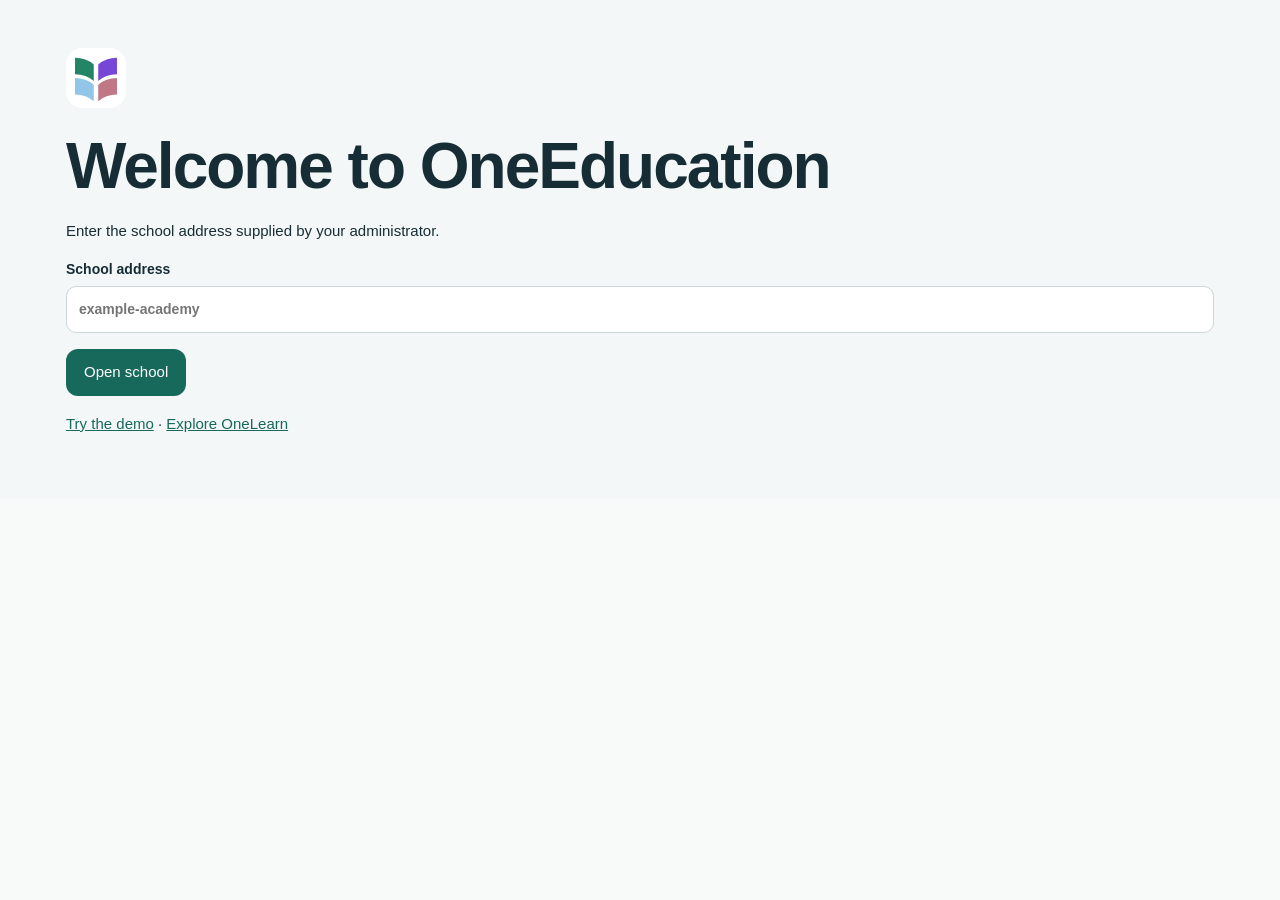
==== index.html @ 9b073e1c "Add files via upload" ====
<!doctype html><html lang="en-GB"><head><meta charset="utf-8"><meta name="viewport" content="width=device-width,initial-scale=1"><meta name="theme-color" content="#19765f"><title>OneEducation · School MIS</title><link rel="icon" href="favicon.svg"><link rel="stylesheet" href="styles.css"><link rel="stylesheet" href="hub.css"><link rel="stylesheet" href="platform.css"><link rel="stylesheet" href="manage.css"><link rel="stylesheet" href="integrated.css"></head><body data-entry="app.mjs"><a class="skip" href="#main">Skip to content</a><div id="app"><div class="boot">Loading OneEducation…</div></div><div id="toast" role="status" aria-live="polite"></div><dialog id="modal"></dialog><script src="config.js"></script><script type="module" src="boot.mjs"></script><script type="module" src="alerts.mjs"></script></body></html>
---- styles.css ----
:root{--green:#19765f;--green2:#0f5f4b;--mint:#e8f4ef;--ink:#25333b;--muted:#68777f;--line:#dfe5e7;--bg:#f3f5f5;--nav:#23323a;--blue:#397a99;--amber:#d39422;--red:#ba4d52;--shadow:0 8px 28px rgba(31,51,58,.09);font-family:Inter,"Segoe UI",Arial,sans-serif;color:var(--ink);background:var(--bg);font-size:16px;line-height:1.5}*{box-sizing:border-box}body{margin:0;background:var(--bg);color:var(--ink)}button,input,select,textarea{font:inherit}button{cursor:pointer}button:disabled{cursor:not-allowed;opacity:.58}a{color:inherit}.skip{position:fixed;top:-100px;left:10px;background:#fff;padding:12px;z-index:999}.skip:focus{top:10px}:focus-visible{outline:3px solid #f3b93f;outline-offset:2px}.boot{display:grid;place-items:center;min-height:100vh;color:var(--muted)}
.shell{min-height:100vh}.rail{position:fixed;inset:0 auto 0 0;width:238px;background:var(--nav);color:#dce5e8;display:flex;flex-direction:column;z-index:30;transition:.2s}.logo{height:76px;display:flex;align-items:center;padding:0 23px;text-decoration:none;border-bottom:1px solid #ffffff13;position:relative}.logo>span,.big-logo>span{width:31px;height:31px;border:7px solid #fff;border-radius:50%;margin-right:9px;position:relative}.logo>span:after,.big-logo>span:after{content:"";position:absolute;width:9px;height:9px;background:#74c4a3;border-radius:50%;right:-9px;top:-8px}.logo strong,.big-logo strong{font-size:25px;letter-spacing:-.07em;color:#fff}.logo small,.big-logo small{font-size:12px;color:#90a8b0;margin:7px 0 0 5px}.rail nav{padding:14px 10px;overflow-y:auto;flex:1}.rail nav a{display:flex;align-items:center;gap:13px;padding:11px 14px;margin:3px 0;border-radius:6px;color:#cbd6d9;text-decoration:none;font-size:14px}.rail nav a:hover{background:#ffffff10}.rail nav a.active{background:var(--green);color:#fff}.rail nav b{font-size:17px;width:19px;text-align:center;font-weight:500}.rail>button{height:48px;border:0;border-top:1px solid #ffffff14;background:transparent;color:#9fb0b5;font-size:25px}.workspace{margin-left:238px;min-height:100vh;padding-bottom:68px;transition:.2s}.topbar{height:76px;background:#fff;border-bottom:1px solid var(--line);display:flex;align-items:center;padding:0 27px;gap:25px;position:sticky;top:0;z-index:25}.school-switch strong{display:block;font-size:15px}.school-switch span{display:block;font-size:12px;color:var(--muted)}.global-search{margin:auto;width:min(450px,40vw);height:42px;background:#f3f5f5;border:1px solid #e4e9ea;border-radius:5px;display:flex;align-items:center;padding:0 13px;position:relative}.global-search>span{font-size:20px;color:#78878d}.global-search input{width:100%;border:0;background:transparent;outline:0;padding:10px;font-size:14px}.global-search #searchResults{display:none;position:absolute;top:47px;left:0;right:0;background:#fff;border:1px solid var(--line);box-shadow:var(--shadow);border-radius:7px;padding:7px;max-height:430px;overflow:auto}.global-search #searchResults.open{display:block}.global-search #searchResults button{display:flex;width:100%;align-items:center;gap:10px;border:0;background:#fff;padding:9px;border-radius:5px;text-align:left}.global-search #searchResults button:hover{background:var(--mint)}.global-search #searchResults strong,.global-search #searchResults small{display:block}.global-search #searchResults small{color:var(--muted)}.top-actions{display:flex;align-items:center;gap:14px}.top-actions>button{background:#fff;border:0;font-size:21px;position:relative}.top-actions i{position:absolute;top:-7px;right:-7px;background:var(--red);color:#fff;border-radius:999px;font-style:normal;font-size:10px;min-width:17px;padding:2px}.user{display:flex;align-items:center;gap:9px}.user>span,.avatar{width:36px;height:36px;display:grid;place-items:center;border-radius:50%;background:#d6ebe3;color:var(--green2);font-weight:700;font-size:13px;flex:none}.user strong,.user small{display:block;max-width:190px;overflow:hidden;text-overflow:ellipsis}.user strong{font-size:13px}.user small{color:var(--muted);font-size:11px;text-transform:capitalize}.mobile-menu{display:none;background:#fff;border:0;font-size:22px}main#main{padding:28px;max-width:1600px;margin:auto}.page-head{display:flex;align-items:flex-end;justify-content:space-between;gap:20px;margin:0 0 25px}.page-head p,.eyebrow,.card-head p{font-size:11px;letter-spacing:.12em;color:var(--green);font-weight:800;margin:0 0 5px}.page-head h1{font-size:30px;letter-spacing:-.035em;margin:0;line-height:1.2}.page-head>div>span{display:block;color:var(--muted);font-size:14px;margin-top:6px}.page-actions{display:flex;gap:9px;align-items:center}.page-actions input{padding:9px;border:1px solid var(--line);border-radius:5px;background:#fff}.btn{border:1px solid #cbd6d8;background:#fff;border-radius:5px;padding:9px 15px;font-weight:650;font-size:14px;color:#314148}.btn.primary{border-color:var(--green);background:var(--green);color:#fff}.btn.primary:hover{background:var(--green2)}.btn.soft{background:#fff}.btn.soft:hover{background:#edf3f1}.savebar{height:58px;position:fixed;bottom:0;right:0;left:238px;background:#fff;border-top:1px solid var(--line);display:flex;align-items:center;justify-content:flex-end;gap:15px;padding:0 27px;z-index:24}.savebar span{font-size:12px;color:var(--muted)}
.nav-small .rail{width:68px}.nav-small .rail .logo strong,.nav-small .rail .logo small,.nav-small .rail nav span{display:none}.nav-small .rail .logo{padding:0 18px}.nav-small .rail .logo>span{width:30px;height:30px;margin:0}.nav-small .workspace{margin-left:68px}.nav-small .savebar{left:68px}.nav-small .rail nav a{justify-content:center;padding:12px}.nav-small .rail>button{transform:rotate(180deg)}
.metrics{display:grid;grid-template-columns:repeat(4,1fr);gap:15px;margin-bottom:18px}.stat{background:#fff;border:1px solid var(--line);border-radius:7px;padding:18px 20px;border-top:3px solid #8aa0a7;min-height:112px}.stat.green{border-top-color:var(--green)}.stat.amber{border-top-color:var(--amber)}.stat>span,.stat>small{display:block;color:var(--muted);font-size:12px}.stat strong{display:block;font-size:27px;letter-spacing:-.04em;margin:8px 0 2px}.dashboard-grid{display:grid;grid-template-columns:minmax(0,1.65fr) minmax(300px,.75fr);gap:18px}.stack{display:flex;flex-direction:column;gap:18px}.card{background:#fff;border:1px solid var(--line);border-radius:7px;padding:22px;box-shadow:0 1px 1px #21313705}.card-head{display:flex;justify-content:space-between;align-items:flex-start;margin-bottom:17px}.card h2,.card-head h2{font-size:20px;margin:0;letter-spacing:-.025em}.tag,.status-chip{display:inline-flex;align-items:center;border-radius:99px;background:#eaf0f1;color:#506168;font-size:11px;font-weight:700;padding:5px 9px;text-transform:uppercase}.tag.green,.status-chip{background:#e2f2eb;color:var(--green2)}.agenda{display:grid;grid-template-columns:65px 1fr auto;align-items:center;gap:16px;padding:12px 8px;border-top:1px solid #edf0f1}.agenda.current{border-left:4px solid var(--green);background:#f3faf7}.agenda time{color:var(--muted);font-size:13px}.agenda strong,.agenda small{display:block}.agenda small{color:var(--muted);font-size:12px}.agenda>b{font-size:10px;text-transform:uppercase;color:var(--green)}.quick>button{border:0;border-top:1px solid #ebeeee;background:#fff;display:flex;align-items:center;width:100%;padding:13px 5px;text-align:left;gap:12px}.quick>button:hover{background:#f6faf8}.quick>button>b,.group-icon,.mini-icon{width:35px;height:35px;display:grid;place-items:center;background:var(--mint);border-radius:4px;color:var(--green2);flex:none}.quick>button strong,.quick>button small{display:block}.quick>button small{font-size:12px;color:var(--muted)}.notices>div:not(.card-head){display:grid;grid-template-columns:auto 1fr auto;gap:9px;padding:12px 0;border-top:1px solid #ebeeee}.notice-dot{width:8px;height:8px;border-radius:50%;background:var(--green);margin-top:7px}.notices p,.notices time{margin:0}.notices strong,.notices small{display:block}.notices small,.notices time{font-size:11px;color:var(--muted)}.closure-banner{background:#fff5dd;border:1px solid #edcf8c;border-left:5px solid var(--amber);padding:14px 17px;border-radius:6px;display:flex;align-items:center;gap:14px;margin-bottom:18px}.closure-banner b{color:#7c5308}.closure-banner span{flex:1}.closure-banner button{border:0;background:transparent;color:#755007;text-decoration:underline}
.table-card{padding:0;overflow:hidden}.filters{display:flex;gap:10px;padding:17px;border-bottom:1px solid var(--line)}input,select,textarea{border:1px solid #cbd5d7;border-radius:5px;padding:10px 11px;background:#fff;color:var(--ink);min-width:0}input:focus,select:focus,textarea:focus{border-color:var(--green);box-shadow:0 0 0 3px #19765f20;outline:0}.filters input{flex:1}.table-scroll{overflow:auto}table{border-collapse:collapse;width:100%;min-width:720px}th{font-size:11px;letter-spacing:.07em;text-transform:uppercase;text-align:left;color:#64747b;background:#f6f8f8;padding:11px 16px;border-bottom:1px solid var(--line)}td{padding:12px 16px;border-bottom:1px solid #edf0f1;font-size:14px}td small,td strong{display:block}td small{font-size:11px;color:var(--muted)}tbody tr:hover{background:#fafcfc}.person-link{border:0;background:transparent;display:flex;align-items:center;gap:10px;text-align:left;padding:0}.person-link strong,.person-link small{display:block}.person-link small{color:var(--muted);font-size:11px}.more{width:30px;height:30px;border-radius:50%;border:1px solid var(--line);background:#fff}.house{font-size:12px}.house.brunel{color:#336aa8}.house.nightingale{color:#13846b}.house.secole{color:#885492}.house.turning{color:#986713}code{font-family:"Cascadia Mono",Consolas,monospace;background:#eff3f3;border-radius:4px;padding:3px 5px;font-size:12px}.secret{display:block;word-break:break-all}.profile-grid{display:grid;grid-template-columns:265px 1fr;gap:18px}.profile-side{text-align:center}.profile-side>.avatar{width:86px;height:86px;margin:5px auto 15px;font-size:25px}.profile-side h2{font-size:21px}.profile-side dl{text-align:left;margin:25px 0}.profile-side dt{font-size:11px;color:var(--muted);text-transform:uppercase;margin-top:13px}.profile-side dd{margin:3px 0;font-weight:600}.profile-side .btn{width:100%}.text-danger{border:0;background:transparent;color:var(--red);margin-top:18px}.lesson{display:grid;grid-template-columns:60px 1fr auto;align-items:center;gap:15px;border-top:1px solid #edf0f1;padding:13px 5px}.lesson time{color:var(--muted);font-size:13px}.lesson strong,.lesson small{display:block}.lesson small{font-size:12px;color:var(--muted)}.lesson.removed{border-left:4px solid var(--red);background:#fff4f4;padding-left:12px}.lesson.exam{border-left:4px solid var(--green);background:#f1faf6;padding-left:12px}.activity{display:flex;align-items:center;gap:12px;border-top:1px solid #edf0f1;padding:12px 3px}.activity>span{width:38px;height:38px;border-radius:50%;display:grid;place-items:center;background:#f7e7e7;color:#9e3339;font-weight:800}.activity>span.reward{background:#ddf1e8;color:var(--green2)}.activity strong,.activity small{display:block}.activity small{font-size:12px;color:var(--muted)}
.choice-grid,.two-col{display:grid;grid-template-columns:1fr 1fr;gap:18px}.group-row{display:flex;align-items:center;width:100%;gap:12px;border:0;border-top:1px solid #edf0f1;background:#fff;padding:12px 5px;text-align:left}.group-row:hover{background:#f7faf9}.group-row span:nth-child(2){flex:1}.group-row strong,.group-row small{display:block}.group-row small{font-size:12px;color:var(--muted)}.register-toolbar{display:flex;align-items:center;justify-content:space-between;margin-bottom:15px}.register-list article{display:grid;grid-template-columns:40px 1fr auto;gap:12px;align-items:center;border-top:1px solid #edf0f1;padding:12px}.register-list article>span strong,.register-list article>span small{display:block}.register-list article>span small{color:var(--muted);font-size:12px}.register-list textarea{grid-column:2/-1;width:100%}.mark-buttons{display:flex;gap:5px}.mark-buttons button{width:33px;height:33px;border-radius:4px;border:1px solid #cbd5d7;background:#fff;font-size:12px;font-weight:800}.mark-buttons button:hover,.mark-buttons button.selected{background:var(--green);color:#fff;border-color:var(--green)}.mark-buttons button[data-mark=absent].selected,.mark-buttons button[data-mark=ill].selected{background:var(--red);border-color:var(--red)}.mark-buttons .note.has-note{background:#fff4d9}.incident{display:flex;gap:15px;align-items:flex-start;border-top:1px solid #edf0f1;padding:14px 0}.incident>div{flex:1}.incident>div>span{font-size:11px;color:var(--red);font-weight:800;text-transform:uppercase}.incident strong{display:block}.incident p{margin:4px 0;color:var(--muted);font-size:13px}.tile-grid{display:grid;grid-template-columns:repeat(3,minmax(0,1fr));gap:17px}.community{background:#fff;border:1px solid var(--line);border-radius:7px;overflow:hidden}.community-art{min-height:110px;background:linear-gradient(135deg,#255d68,#123d4f);padding:22px;color:#fff;display:flex;justify-content:space-between;align-items:flex-start}.community-art span{font-size:28px;font-weight:800}.community-art small{letter-spacing:.12em}.community>div:last-child{padding:19px}.community h2{margin:0;font-size:20px}.community p{color:var(--muted);font-size:13px}.community-summary{display:flex;flex-wrap:wrap;gap:9px;margin-bottom:20px}.community-summary span,.chips span{background:#edf3f1;border-radius:99px;padding:6px 10px;font-size:12px}.community-feed{margin-top:24px}.community-feed article,.feed-item{border-top:1px solid #e5e9ea;padding:15px 0}.community-feed h3,.feed-item strong{display:block;margin:3px 0}.community-feed small,.feed-item small{color:var(--muted);font-size:11px}.community-feed p,.feed-item p{white-space:pre-wrap;margin:5px 0;color:#526269}.chips{display:flex;gap:7px;flex-wrap:wrap}.week-mini{display:grid;grid-template-columns:repeat(5,1fr);gap:8px;margin:20px 0}.week-mini>div{background:#f4f7f7;border-radius:5px;padding:9px;min-height:85px}.week-mini strong,.week-mini span{display:block}.week-mini strong{font-size:12px;color:var(--green)}.week-mini span{font-size:11px;margin-top:7px}.info-panel{background:#edf6f2!important;border-color:#cfe6dc!important}.info-panel ul{padding-left:20px;color:#526269}.info-panel li{margin:9px 0}
.cycle{display:flex;justify-content:space-between;align-items:center;border-top:1px solid #edf0f1;padding:15px 3px}.cycle h3,.cycle p{margin:5px 0}.cycle p{color:var(--muted);font-size:13px}.cycle>div:last-child{text-align:right}.cycle>div:last-child strong,.cycle>div:last-child small{display:block}.cycle button{border:0;background:var(--green);color:#fff;border-radius:4px;padding:6px 10px;margin-top:5px}.exam-row{display:grid;grid-template-columns:115px 1fr auto;gap:14px;align-items:center;border-top:1px solid #edf0f1;padding:13px 2px}.exam-row time,.exam-row time small,.exam-row strong,.exam-row>div small{display:block}.exam-row time{font-size:13px;font-weight:700}.exam-row time small,.exam-row>div small{color:var(--muted);font-size:11px}.campus-map{display:grid;grid-template-columns:1fr 330px;gap:18px}.campus-map>section{background:linear-gradient(145deg,#dcece5,#eaf2f4);border:1px solid #d5e1df;border-radius:7px;padding:25px;min-height:630px}.map-title{display:flex;justify-content:space-between}.map-title span{font-size:12px;color:var(--muted)}.buildings{display:grid;grid-template-columns:repeat(6,1fr);grid-template-rows:repeat(5,90px);gap:14px;margin-top:30px}.building{background:#fff;border:2px solid #aec5bf;border-radius:7px;padding:15px;box-shadow:0 7px 18px #264f4930}.building h2{font-size:15px;margin:0}.building p{font-size:11px;color:var(--muted);margin:4px 0}.building div{display:flex;gap:3px;flex-wrap:wrap}.building div span{font-size:9px;padding:2px 4px;background:#edf3f1}.building.b1{grid-area:1/1/4/3}.building.b2{grid-area:1/3/3/5}.building.b3{grid-area:3/3/6/5}.building.b4{grid-area:1/5/4/7}.building.b5{grid-area:4/1/6/3}.building.b6{grid-area:4/5/6/7}.room-list{max-height:630px;overflow:auto}.room-list>div{display:flex;gap:10px;align-items:center;border-top:1px solid #edf0f1;padding:10px 0}.room-list p{margin:0}.room-list strong,.room-list small{display:block}.room-list small{font-size:11px;color:var(--muted)}.room-code{width:45px;height:34px;display:grid;place-items:center;background:var(--mint);color:var(--green2);font-size:11px;font-weight:800}.status-hero{display:flex;align-items:center;gap:22px;background:#e5f3ec;border:1px solid #c2dfd2;border-radius:7px;padding:27px;margin-bottom:18px}.status-hero.closing{background:#fff5da;border-color:#eed795}.status-hero.closed{background:#fbeaea;border-color:#e8bdbd}.status-hero>span{width:55px;height:55px;display:grid;place-items:center;border-radius:50%;background:var(--green);color:#fff;font-size:26px}.status-hero.closing>span{background:var(--amber)}.status-hero.closed>span{background:var(--red)}.status-hero p{font-size:11px;letter-spacing:.12em;margin:0}.status-hero h2{margin:2px 0;font-size:25px}.status-hero strong{font-size:13px;color:var(--muted)}.closure-row{display:flex;gap:12px;border-top:1px solid #edf0f1;padding:13px}.closure-row>span{width:30px;height:30px;display:grid;place-items:center;background:#fff1cd;color:#80550a;border-radius:50%}.closure-row strong,.closure-row small{display:block}.closure-row small{font-size:11px;color:var(--muted)}.health{display:grid;grid-template-columns:1fr auto;gap:0}.health dt,.health dd{padding:11px 0;border-top:1px solid #edf0f1;margin:0}.health dd{font-weight:700}.audit-card{margin-top:18px}.audit-card #auditList>div{display:grid;grid-template-columns:220px 1fr;border-top:1px solid #edf0f1;padding:10px;font-size:13px}.audit-card time{color:var(--muted)}
dialog{border:0;border-radius:9px;padding:0;width:min(650px,calc(100% - 30px));box-shadow:0 30px 80px #142b3270;color:var(--ink);max-height:90vh}dialog.wide{width:min(960px,calc(100% - 30px))}dialog::backdrop{background:#1d2d3380;backdrop-filter:blur(2px)}.modal-head{height:65px;display:flex;align-items:center;justify-content:space-between;padding:0 22px;border-bottom:1px solid var(--line);position:sticky;top:0;background:#fff;z-index:3}.modal-head h2{font-size:20px}.modal-head button{border:0;background:#f0f3f3;border-radius:50%;font-size:23px;width:35px;height:35px}.modal-body{padding:23px}.modal-body label{display:flex;flex-direction:column;gap:6px;font-size:12px;font-weight:700;margin-bottom:14px}.modal-body input,.modal-body select,.modal-body textarea{width:100%;font-weight:400;font-size:14px}.step-grid{display:grid;grid-template-columns:repeat(3,1fr);gap:12px}.dialog-actions{display:flex;gap:10px;justify-content:flex-end;margin-top:18px}.hint{font-size:12px;color:var(--muted);background:#f3f6f6;padding:12px;border-radius:5px}.error-list,.warning{background:#fff0f0;border-left:4px solid var(--red);padding:13px;color:#743438;font-size:13px}.error-list p{margin:4px}.review{background:#edf6f2;border:1px solid #cee5dc;padding:16px;border-radius:6px;margin-top:15px}.credential-list{max-height:430px;overflow:auto}.credential-list>div,.access-list>div{display:grid;grid-template-columns:40px 1fr auto;gap:10px;align-items:center;border-top:1px solid #edf0f1;padding:10px}.credential-list strong,.credential-list small,.access-list strong,.access-list small{display:block}.credential-list small,.access-list small{font-size:11px;color:var(--muted)}.credential-list code{font-size:10px}.access-list p{margin:0}.access-list button{border:0;background:transparent;color:var(--red)}.empty{text-align:center;padding:28px;color:var(--muted)}.empty>span{font-size:30px}.empty strong{display:block;color:#526269}.empty p{font-size:12px}.form-status{min-height:20px;font-size:12px}.form-status.bad{color:#a2363b}.loading{text-align:center;padding:35px}.check{flex-direction:row!important;align-items:center;margin-top:28px}.check input{width:auto!important}
#toast{position:fixed;bottom:76px;right:25px;z-index:200;background:#25343a;color:#fff;padding:12px 16px;border-radius:6px;box-shadow:var(--shadow);opacity:0;transform:translateY(15px);pointer-events:none;transition:.2s;max-width:400px;font-size:13px}#toast.show{opacity:1;transform:none}#toast.bad{background:#9f373d}
.login-page{min-height:100vh;display:grid;grid-template-columns:1.15fr .85fr;background:#fff}.login-brand{background:linear-gradient(145deg,#263a41,#14272f);color:#fff;padding:70px 8vw;display:flex;flex-direction:column;justify-content:center;position:relative;overflow:hidden}.login-brand:after{content:"";position:absolute;width:500px;height:500px;border:100px solid #ffffff08;border-radius:50%;right:-250px;bottom:-240px}.big-logo{display:flex;align-items:center;margin-bottom:65px}.big-logo>span{width:47px;height:47px;border-width:10px}.big-logo strong{font-size:38px}.big-logo small{font-size:15px}.login-brand h1{font-size:clamp(38px,4.5vw,65px);line-height:1.08;letter-spacing:-.06em;margin:0 0 25px}.login-brand>p{font-size:17px;color:#c6d3d7;max-width:520px}.trust{display:flex;gap:30px;margin-top:60px;font-size:12px;color:#91aaa8}.trust span:before{content:"✓";color:#72c7a3;margin-right:8px}.login-panel{display:flex;flex-direction:column;align-items:center;justify-content:center;padding:45px}.login-card{width:min(410px,100%)}.login-card h2{font-size:29px;letter-spacing:-.04em;margin:7px 0}.login-card>p:not(.eyebrow){color:var(--muted);font-size:14px;margin-bottom:26px}.login-card label{display:flex;flex-direction:column;gap:7px;font-size:12px;font-weight:700;margin:15px 0}.login-card input{padding:13px}.login-card>.btn{width:100%;padding:12px;margin-top:5px}.login-sep{display:flex;align-items:center;gap:10px;color:#8a979b;font-size:11px;margin:20px 0}.login-sep:before,.login-sep:after{content:"";height:1px;background:var(--line);flex:1}.student-entry{display:block;text-align:center;color:var(--green2);font-size:13px;margin-top:18px}.made{color:#96a2a6;margin-top:30px}
.portal-login{min-height:100vh;display:grid;grid-template-columns:1.1fr .9fr;background:#fff}.portal-login>section{background:linear-gradient(145deg,#1d7b63,#0c5545);color:#fff;padding:10vw;display:flex;flex-direction:column;justify-content:center}.portal-login .big-logo{margin-bottom:60px}.portal-login h1{font-size:clamp(40px,5vw,70px);line-height:1;letter-spacing:-.065em;margin:10px 0 25px}.portal-login>section>p:last-child{color:#d7ede5;max-width:500px}.portal-login>form{margin:auto;width:min(390px,calc(100% - 50px))}.portal-login form h2{font-size:27px}.portal-login form label{display:flex;flex-direction:column;gap:7px;font-size:12px;font-weight:700}.portal-login form input{padding:14px;margin-bottom:13px}.portal-login form .btn{width:100%;padding:13px}.portal-login form>a{display:block;text-align:center;color:var(--green2);font-size:13px;margin-top:20px}.portal-shell{min-height:100vh}.portal-shell>header{height:80px;background:var(--nav);color:#fff;padding:0 4vw;display:flex;align-items:center;justify-content:space-between}.portal-shell>header .logo{height:auto;padding:0;border:0}.portal-shell>header>div{display:flex;align-items:center;gap:16px}.portal-shell>header>div strong,.portal-shell>header>div small{display:block}.portal-shell>header>div small{color:#aebfc4;font-size:11px}.portal-shell>header button{background:transparent;color:#d5e0e3;border:0}.portal-shell>nav{height:54px;background:#fff;border-bottom:1px solid var(--line);display:flex;justify-content:center;gap:15px;position:sticky;top:0;z-index:5}.portal-shell>nav button{border:0;border-bottom:3px solid transparent;background:#fff;padding:0 16px}.portal-shell>nav button.active{color:var(--green);border-bottom-color:var(--green);font-weight:700}.portal-shell>main{max-width:1200px;margin:auto;padding:35px 28px}.portal-welcome{background:linear-gradient(135deg,#1d7b63,#3e9880);border-radius:8px;color:#fff;padding:35px;margin-bottom:20px}.portal-welcome p{font-size:12px;letter-spacing:.08em}.portal-welcome h1{font-size:38px;margin:5px 0}.portal-grid{display:grid;grid-template-columns:1.2fr .8fr;gap:18px}.portal-grid .wide{grid-column:1/-1}.portal-classes>div{display:flex;align-items:center;gap:10px;border-top:1px solid #edf0f1;padding:10px 0}.portal-classes>div>span{width:36px;height:36px;display:grid;place-items:center;background:var(--mint);color:var(--green2);font-weight:700}.portal-classes p{margin:0}.portal-classes strong,.portal-classes small{display:block}.portal-classes small{font-size:11px;color:var(--muted)}.student-week{display:grid;grid-template-columns:repeat(5,1fr);gap:13px}.student-week section{min-width:0}.student-week h2{font-size:16px}.student-week .lesson{grid-template-columns:1fr;gap:4px;background:#f4f7f7;border:0;border-left:3px solid var(--green);margin:7px 0;padding:10px}.student-week .lesson>span{justify-self:start}.portal-shell>footer{text-align:center;color:var(--muted);font-size:11px;padding:30px}
@media(max-width:1100px){.metrics{grid-template-columns:1fr 1fr}.tile-grid{grid-template-columns:1fr 1fr}.campus-map{grid-template-columns:1fr}.room-list{max-height:none}.student-week{grid-template-columns:1fr 1fr}.buildings{min-height:500px}.top-actions .user>div{display:none}}
@media(max-width:820px){.rail{transform:translateX(-100%)}.nav-open .rail{transform:none;box-shadow:0 0 0 100vw #1b2a3099}.workspace{margin-left:0}.savebar{left:0}.mobile-menu{display:block}.school-switch{display:none}.global-search{width:auto;flex:1}.topbar{padding:0 16px;gap:9px}.page-head{align-items:flex-start;flex-direction:column}.dashboard-grid,.profile-grid,.choice-grid,.two-col,.portal-grid{grid-template-columns:1fr}.page-actions{width:100%;flex-wrap:wrap}.page-actions .btn{flex:1}.login-page,.portal-login{grid-template-columns:1fr}.login-brand,.portal-login>section{display:none}.login-panel{min-height:100vh}.portal-login>form{padding:50px 0}.step-grid{grid-template-columns:1fr 1fr}.savebar span{display:none}.school-switch+label{margin-left:auto}.audit-card #auditList>div{grid-template-columns:1fr}.building{padding:8px}}
@media(max-width:560px){main#main{padding:19px 13px}.top-actions .user{display:none}.top-actions{gap:4px}.global-search input{font-size:12px}.metrics,.tile-grid,.student-week{grid-template-columns:1fr}.filters{flex-direction:column}.card{padding:17px}.page-head h1{font-size:26px}.register-list article{grid-template-columns:35px 1fr}.mark-buttons{grid-column:1/-1;justify-content:flex-end}.register-list textarea{grid-column:1/-1}.step-grid{grid-template-columns:1fr}.credential-list>div{grid-template-columns:35px 1fr}.credential-list code{grid-column:2}.week-mini{grid-template-columns:1fr 1fr}.exam-row{grid-template-columns:92px 1fr}.exam-row>.tag{grid-column:2;justify-self:start}.campus-map>section{padding:13px}.buildings{grid-template-columns:1fr 1fr;grid-template-rows:none;min-height:0}.building[class]{grid-area:auto;min-height:115px}.modal-body{padding:17px}.portal-shell>header{padding:0 15px}.portal-shell>header .logo small{display:none}.portal-shell>header>div small{display:none}.portal-shell>nav{gap:0;overflow:auto;justify-content:flex-start}.portal-shell>nav button{padding:0 13px;font-size:13px}.portal-shell>main{padding:20px 13px}.portal-welcome{padding:25px}.portal-welcome h1{font-size:32px}}
@media(prefers-reduced-motion:reduce){*,*:before,*:after{transition:none!important;scroll-behavior:auto!important}}
/* OneEducation visual refresh. No scripts, data or behaviour changed. */
:root{--green:#26765f;--green2:#195c49;--mint:#eaf4ef;--ink:#293f39;--muted:#74847d;--line:#e2ebe6;--bg:#f7faf8;--shadow:0 8px 28px #263f3410;font-family:'Segoe UI',Inter,Arial,sans-serif}
.rail{background:#fff;color:var(--ink);border-right:1px solid var(--line)}.rail .logo{border-bottom-color:var(--line)}.rail .logo>span{border-color:var(--green)}.rail .logo strong{color:var(--ink)}.rail .logo small{color:var(--green)}.rail nav{padding:24px 12px}.rail nav a{color:#6d8178;border-radius:13px;padding:12px 15px;margin:5px 0}.rail nav a.active{background:#e4f0e9;color:#25634e;font-weight:700}.rail nav a:hover{background:#f0f6f2;color:#285941}.rail>button{color:#6f8d7d;border-top-color:var(--line)}
.topbar{background:#ffffffed;border-bottom-color:var(--line)}.global-search{border-radius:12px;background:#f4f8f5;border-color:var(--line)}.global-search #searchResults{border-radius:16px}.page-head h1{font-size:34px;letter-spacing:-1.1px}.page-head{margin-bottom:28px}.page-head p,.eyebrow,.card-head p{letter-spacing:1.8px;font-size:10px}.card,.stat{border-radius:21px;border-color:var(--line);box-shadow:none}.stat{padding:23px;border-top-width:1px;min-height:126px}.stat strong{font-size:31px}.stat.green{border-top-color:var(--line)}.stat.amber{border-top-color:#eadcbb}.card h2{letter-spacing:-.5px}.btn{border-radius:12px;padding:11px 17px}.btn.primary{background:var(--green)}input:not([type=checkbox]):not([type=radio]),select,textarea{border-radius:11px}.global-search input{border-radius:0}.table-wrap{border-radius:16px}th{background:#f5f8f6}td,th{border-color:var(--line)}.tag{border-radius:9px}.status-hero{border-radius:23px;padding:30px}.tile-grid>a,.tile-grid>button,.tile-grid>article,.tile-grid>.card{border-radius:20px}.status-chip{border-radius:9px}.save-bar{border-top-color:var(--line);background:#ffffffed}dialog{border-radius:23px;box-shadow:0 20px 90px #233b3433}.dialog-head{border-bottom-color:var(--line)}
.login-brand,.portal-login>section{background:#e5f0e9;color:var(--ink)}.login-brand:after{border-color:#d4e7db}.login-brand>p,.portal-login>section>p{color:#6b8173}.login-brand .big-logo>span,.portal-login .big-logo>span{border-color:var(--green)}.login-brand .big-logo strong,.portal-login .big-logo strong{color:var(--ink)}.login-brand .big-logo small,.portal-login .big-logo small{color:var(--green)}.login-brand h1,.portal-login h1{letter-spacing:-2px}.login-card h2{font-size:33px}.login-brand .eyebrow,.portal-login .eyebrow{color:var(--green)}.login-card input,.portal-login input{background:#fcfefd;border-color:#d7e4dc}.login-panel{background:#fff}.portal-shell>header{background:#fff;color:var(--ink);border-bottom:1px solid var(--line)}.portal-shell>header .big-logo>span,.portal-shell>header .logo>span{border-color:var(--green)}.portal-shell>header .big-logo strong,.portal-shell>header .logo strong{color:var(--ink)}.portal-shell>header .big-logo small,.portal-shell>header .logo small{color:var(--green)}.portal-shell>header button,.portal-shell>header a{color:var(--green2)}.portal-shell>header small{color:var(--muted)}.portal-shell>nav{background:#fff;border-bottom-color:var(--line)}.portal-shell>nav button{border-radius:10px;border-bottom:0;padding:10px 15px;margin:5px 0}.portal-shell>nav button.active{background:#e4f0e9;color:var(--green2)}.lesson{border-radius:14px}.feed-item{border-radius:13px}
body .hub-item,body .hub-response{border-radius:20px}body .hub-note{border-radius:14px;background:#eaf4ee;color:#3b6551}body .hub-switches label{border-radius:14px;border-color:var(--line)}body .hub-pill{border-radius:9px}.portal-banner{border-radius:14px}.campus-map .card{border-radius:23px}
@media(max-width:700px){.page-head h1{font-size:28px}.card{padding:19px}.stat{padding:17px;min-height:112px}.stat strong{font-size:27px}.portal-shell>nav button{padding:8px 11px;font-size:12px}.login-brand h1,.portal-login h1{letter-spacing:-1.3px}}


body[data-entry] .rail{top:52px;height:calc(100vh - 52px)}
---- hub.css ----
.hub-head{display:flex;align-items:center;justify-content:space-between;gap:20px;margin:28px 0 20px}.hub-head h1{margin:4px 0 8px}.hub-head p{margin:0;color:var(--muted,#647b85)}.hub-grid{display:grid;grid-template-columns:repeat(auto-fit,minmax(290px,1fr));gap:18px}.hub-item{display:flex;flex-direction:column;gap:12px}.hub-item h2{font-size:20px;margin:0}.hub-item p{margin:0;white-space:pre-wrap;line-height:1.6}.hub-item small{color:#5b747d}.hub-item .hub-actions{margin-top:auto}.hub-actions{display:flex;flex-wrap:wrap;gap:8px;align-items:center}.hub-meta{font-size:13px;color:#45656e;display:flex;flex-wrap:wrap;gap:10px}.hub-form{display:grid;gap:18px}.hub-form label{display:grid;gap:7px}.hub-form .check{display:flex;align-items:center;gap:10px}.hub-form textarea{min-height:110px}.hub-form .step-grid{grid-template-columns:repeat(auto-fit,minmax(180px,1fr))}.hub-note{padding:14px 18px;background:#e8f4ef;border-radius:8px;font-size:14px;color:#245647;line-height:1.5;margin:16px 0}.hub-error{color:#a12e35;white-space:pre-wrap}.hub-list{display:grid;gap:12px;margin:15px 0}.hub-response{padding:18px;border:1px solid #d8e3e4;border-radius:10px}.hub-response h3{margin:0 0 6px}.hub-response p{white-space:pre-wrap}.hub-switches{display:grid;grid-template-columns:repeat(auto-fit,minmax(220px,1fr));gap:12px;margin:20px 0}.hub-switches label{display:flex;gap:12px;align-items:center;padding:14px;border:1px solid #d8e3e4;border-radius:9px}.hub-switches select{margin-left:auto;max-width:155px}.hub-filter{display:flex;gap:10px;flex-wrap:wrap;margin-bottom:20px}.hub-filter input{flex:1;min-width:200px}.hub-filter select{max-width:240px}.hub-title-line{display:flex;justify-content:space-between;gap:12px}.hub-pill{font-size:12px;border-radius:20px;padding:5px 10px;background:#edf3f5;color:#355664;white-space:nowrap;align-self:flex-start}.hub-pill.green{background:#e0f3e9;color:#146348}.hub-pill.amber{background:#fff0cc;color:#875a12}.hub-markdown{white-space:pre-wrap;line-height:1.7}.hub-upload{font-size:13px;color:#627983}.hub-links a{display:inline-block;margin-right:15px}.portal-shell nav{flex-wrap:wrap}.hub-print-btn{margin-bottom:16px}#reportPrint{display:none}.rail nav{overflow:auto;max-height:calc(100vh - 135px)}.portal-empty{padding:50px 20px;text-align:center}.portal-banner{padding:13px 20px;background:#fff2d3;color:#755218;border-radius:8px;margin-bottom:18px}@media print{body.printing-report>*{display:none!important}body.printing-report>#reportPrint{display:block!important;padding:25px;color:#111;background:white;font-family:Arial,sans-serif}#reportPrint article{break-inside:avoid;border-bottom:1px solid #ddd;padding:15px 0}#reportPrint footer{margin-top:24px;font-size:12px}}@media(max-width:700px){.hub-head{align-items:flex-start;flex-direction:column}.hub-grid{grid-template-columns:1fr}.hub-switches{grid-template-columns:1fr}}
.portal-shell>nav{height:auto;min-height:54px;flex-wrap:wrap;padding:4px 0;gap:2px 10px}.portal-shell>nav button{min-height:42px}.hub-switches{grid-template-columns:repeat(auto-fit,minmax(240px,1fr))}.hub-switches label{display:grid;gap:9px}.hub-switches select{width:100%;max-width:none;margin:0}.hub-week{min-width:920px;width:100%;table-layout:fixed}.hub-week th:first-child{width:88px}.hub-week td{height:100px;vertical-align:top;white-space:normal}.hub-week strong{display:block;font-size:13px}.hub-week small{display:block;font-size:11px;line-height:1.6;white-space:normal}.hub-week th{font-size:12px}@media(max-width:700px){.portal-shell>header{height:auto;min-height:110px;padding:16px;flex-wrap:wrap;gap:12px}.portal-shell>header>div{width:100%;justify-content:space-between;gap:8px}.portal-shell>nav{overflow:visible}.portal-shell>nav button{min-height:34px}.hub-switches{grid-template-columns:1fr}}
---- platform.css ----
:root{--ink:#172d36;--muted:#64767c;--accent:#17695c;--line:#dbe5e5;--paper:#f4f7f7;font-family:Inter,Segoe UI,Arial,sans-serif;color:var(--ink)}*{box-sizing:border-box}body{margin:0;background:var(--paper)}.platform-bar{display:flex;align-items:center;justify-content:space-between;gap:16px;min-height:52px;padding:10px 25px;background:white;border-bottom:1px solid var(--line);font:13px Segoe UI,sans-serif;color:var(--ink);position:relative;z-index:10}.platform-bar a{display:flex;align-items:center;gap:7px;color:inherit;text-decoration:none;font-weight:700}.platform-bar span{display:flex;align-items:center;gap:8px}.platform-bar img{width:25px;height:25px;object-fit:contain}.platform-page{max-width:1200px;margin:auto;padding:48px 26px}.platform-page h1{font-size:clamp(34px,5vw,64px);letter-spacing:-2px;line-height:1.05;margin:18px 0}.platform-page h2{font-size:27px;letter-spacing:-.6px}.platform-page p{line-height:1.7}.platform-page a{color:var(--accent)}.platform-page button,.platform-page .button{display:inline-block;background:var(--accent);color:white;border:0;border-radius:12px;padding:12px 18px;font:600 14px inherit;cursor:pointer;text-decoration:none}.platform-page button.secondary{background:#e8eeee;color:var(--ink)}.platform-page button:disabled{opacity:.5;cursor:wait}.platform-page label{display:block;font-size:14px;font-weight:600;margin:16px 0}.platform-page input:not([type=checkbox]),.platform-page textarea,.platform-page select{width:100%;font:inherit;padding:12px;border:1px solid #cbd7d8;border-radius:10px;background:white;color:var(--ink);margin-top:6px}.platform-page textarea{min-height:120px;resize:vertical}.platform-grid{display:grid;grid-template-columns:repeat(2,minmax(0,1fr));gap:22px}.platform-card{padding:28px;background:white;border:1px solid var(--line);border-radius:23px;min-width:0}.platform-card img.mark{width:48px;height:48px}.platform-muted{color:var(--muted)}.platform-actions{display:flex;flex-wrap:wrap;gap:10px;align-items:center}.platform-notice{padding:16px;border-radius:12px;background:#eaf1f7;margin:15px 0;white-space:pre-line}.platform-error{color:#a32a3b;white-space:pre-line}.platform-page table{width:100%;border-collapse:collapse}.platform-page td,.platform-page th{text-align:left;padding:12px;border-bottom:1px solid var(--line);overflow-wrap:anywhere}.platform-page .scroll{overflow:auto}.sales-nav{display:flex;justify-content:space-between;align-items:center;gap:18px;flex-wrap:wrap}.sales-logo{display:flex;align-items:center;gap:10px;font-size:24px;font-weight:800;text-decoration:none;color:var(--ink)!important}.sales-logo img{width:46px}.sales-hero{padding:65px 0;max-width:860px}.sales-hero h1{font-size:clamp(42px,7vw,83px);letter-spacing:-4px}.sales-hero p{font-size:20px;max-width:700px}.eyebrow{font-size:12px;font-weight:750;letter-spacing:2px;text-transform:uppercase}.price{font-size:29px;font-weight:750}.product-visual{height:135px;margin:-4px -4px 24px;border-radius:16px;padding:22px;display:flex;gap:12px;background:var(--tint);overflow:hidden}.product-visual .side{width:24%;border-radius:9px;background:var(--product);opacity:.75}.product-visual .tiles{flex:1;display:grid;grid-template-columns:1fr 1fr;gap:10px}.product-visual .tiles i{background:#ffffffbd;border-radius:10px}.product-label{display:flex;align-items:center;gap:12px}.product-label img{width:36px;height:36px}.builder-layout{display:grid;grid-template-columns:220px 1fr;gap:20px}.builder-page{margin:8px 0;display:block;width:100%;text-align:left}.web-site{--accent:#245b80;background:#fff;min-height:100vh;color:#183342}.web-site header,.web-site main,.web-site footer{max-width:1200px;margin:auto;padding:25px}.web-site header{display:flex;gap:20px;align-items:center;flex-wrap:wrap}.web-site header img{width:65px;height:65px;object-fit:contain}.web-site nav{margin-left:auto;display:flex;gap:18px;flex-wrap:wrap}.web-site a{color:var(--accent)}.web-site .web-hero{border-radius:28px;background:color-mix(in srgb,var(--accent) 12%,white);padding:60px 40px;margin-bottom:25px}.web-site h1{font-size:clamp(36px,6vw,68px);letter-spacing:-2px}.web-site p{white-space:pre-line;line-height:1.8;max-width:850px}.web-section{padding:25px 0;border-bottom:1px solid #e4ebee}.web-section img{max-width:100%;max-height:550px;object-fit:cover;border-radius:18px}.web-site footer{border-top:1px solid #e4ebee;margin-top:50px}.platform-code{font:18px monospace;overflow-wrap:anywhere;padding:20px;border:2px dashed #a2bbb4;border-radius:12px;user-select:all}.sales-footer{margin-top:55px;padding-top:25px;border-top:1px solid var(--line);font-size:13px}.honeypot{position:absolute;left:-10000px}.platform-page small{line-height:1.6}@media(max-width:720px){.platform-grid,.builder-layout{grid-template-columns:1fr}.platform-page{padding:25px 16px}.platform-bar{padding:10px;font-size:11px;gap:8px}.sales-hero{padding:35px 0}.sales-hero h1{letter-spacing:-2px}.platform-card{padding:22px}.platform-page td{min-width:100px}.web-site .web-hero{padding:30px 22px}}
---- manage.css ----
.manage-tabs{display:flex;flex-wrap:wrap;gap:8px;margin:25px 0}.manage-tabs button{padding:10px 13px;font-size:13px}.platform-grid{margin:20px 0;align-items:start}.platform-card{margin-bottom:16px}.campus-grid,.campus-courtyard{display:grid;grid-template-columns:repeat(3,minmax(0,1fr));gap:20px}.campus-courtyard{padding:45px;border:20px solid #e2eee8;border-radius:40px}.campus-corridor{display:flex;gap:16px;overflow:auto;border-bottom:25px solid #e5edee;padding-bottom:20px}.campus-building{padding:18px;background:#edf4f1;border-radius:15px;min-width:210px}.campus-room{display:block;background:#fff;padding:12px;border-radius:8px;margin:8px 0}.campus-room small{display:block;color:#64767c}.week-grid{table-layout:fixed;min-width:900px}.week-grid th:first-child{width:65px}.week-grid td{vertical-align:top;padding:7px}.lesson-chip{background:#e8f3ed;padding:9px;border-radius:8px;margin:4px 0;font-size:12px}.lesson-chip strong,.lesson-chip small{display:block}#clashes{white-space:pre-line;color:#a02536;margin:18px 0}.alert-item{padding:18px;border:1px solid #e9b2b9;border-left:6px solid #b43045;border-radius:12px;margin:15px 0}.live-emergency{position:fixed;bottom:70px;right:20px;width:350px;max-width:90vw;background:#fff3f3;border:2px solid #b12f45;color:#742134;box-shadow:0 8px 35px #162d3430;border-radius:14px;padding:18px;z-index:9000;font:14px Segoe UI,sans-serif}.live-emergency a{color:#742134;font-weight:700}.live-emergency small{display:block;margin-top:8px}.platform-page select{min-width:90px}@media(max-width:800px){.campus-grid,.campus-courtyard{grid-template-columns:1fr}.campus-courtyard{padding:12px}.manage-tabs{gap:5px}}@media print{.platform-bar,.manage-tabs,.platform-actions button,.platform-grid,.live-emergency{display:none!important}.platform-page{padding:0;max-width:none}.week-grid{min-width:0}.platform-page h1{font-size:22px}.lesson-chip{break-inside:avoid}}
.week-grid th:first-child{width:90px;white-space:nowrap}
---- integrated.css ----
body,input,select,textarea,button{font-family:'Segoe UI Variable','Segoe UI',Arial,sans-serif!important}h1,h2,h3{font-family:'Segoe UI Variable','Segoe UI',Arial,sans-serif!important;letter-spacing:-.025em}body{font-size:15px}#main-management .platform-card,#main-management .platform-notice{margin-bottom:20px}#main-management h1{font-size:34px}#main-management .platform-grid{display:grid;grid-template-columns:repeat(2,minmax(0,1fr));gap:20px}#main-management{min-width:0}.ops-filters{display:flex;flex-wrap:wrap;align-items:end;gap:15px;margin-bottom:18px}.ops-filters label{min-width:170px;flex:1}.ops-list{max-height:390px;overflow:auto;border:1px solid #e0e9e7;border-radius:12px;margin:16px 0}.ops-list>label{display:flex;gap:12px;align-items:center;padding:12px;border-bottom:1px solid #edf2f1}.ops-list small{display:block;color:#6b7c7c;font-size:12px;margin-top:4px}.ops-list input[type=checkbox],#operations-area input[type=checkbox]{width:auto}.ops-record{padding:17px 0;border-bottom:1px solid #e0e9e7}.ops-record button{margin:10px}.preserve-lines{white-space:pre-wrap}.danger{background:#a52d42!important;color:white!important}.detention{border-left:4px solid #b76334;background:#fff5e9}.out-note{color:#9e4930;background:#fff1e9;padding:5px;border-radius:5px;display:block}.school-locked>.platform-bar,.school-locked>#app,.school-locked>.live-emergency{display:none!important}#lockdown-panel{position:fixed;inset:0;background:#281e2a;color:white;overflow:auto;z-index:10000;padding:30px}.lockdown-card{max-width:900px;margin:auto}.lockdown-card h1{font-size:48px}#lockdown-notice{white-space:pre-wrap;background:#4c2c3a;padding:20px;border-radius:12px}#lockdown-messages{max-height:45vh;overflow:auto;margin:20px 0;background:#342735;padding:15px;border-radius:12px}#lockdown-messages article{border-bottom:1px solid #715169;padding:12px}#lockdown-messages p{white-space:pre-wrap}#lockdown-panel textarea{width:100%;color:#182f31;background:white}#lockdown-panel button{padding:12px 22px;margin-top:12px;border-radius:10px;background:#f2d8b7;color:#321e21}.student-week-tools{display:flex;gap:20px;align-items:end;flex-wrap:wrap}.student-week-tools label{max-width:250px}@media(max-width:760px){#main-management .platform-grid{grid-template-columns:1fr}.ops-filters{display:block}.ops-filters label{margin:12px 0}.ops-list{max-height:320px}}
.workspace,#main,#main-management .platform-card{min-width:0}#main-management .scroll{max-width:100%;overflow:auto}#main-management.platform-page{max-width:none;padding:0;margin:0}#main-management .platform-card input[type=checkbox]{width:auto}.school-locked .skip{display:none}
.workspace{transition:none}body[data-entry] .rail{top:0;height:100vh}.global-search{min-width:0}.global-search input{min-width:0;width:100%}.top-actions{flex-shrink:0}@media(max-width:820px){.topbar{gap:10px}.global-search{flex:1;max-width:100%}}
#operations-area form>label,#detention-area form>label{display:flex;flex-direction:column;gap:7px;margin:14px 0}#operations-area form>label:has(input[type=checkbox]),#detention-area form>label:has(input[type=checkbox]){flex-direction:row;align-items:center}#operations-area form>label input:not([type=checkbox]),#operations-area form>label select,#operations-area form>label textarea,#detention-area form>label input,#detention-area form>label select,#detention-area form>label textarea{width:100%}.ops-filters>label{display:flex;flex-direction:column;gap:7px}.ops-filters>label input,.ops-filters>label select{width:100%}#operations-area>.card,#operations-area>.two-col{margin-bottom:22px}
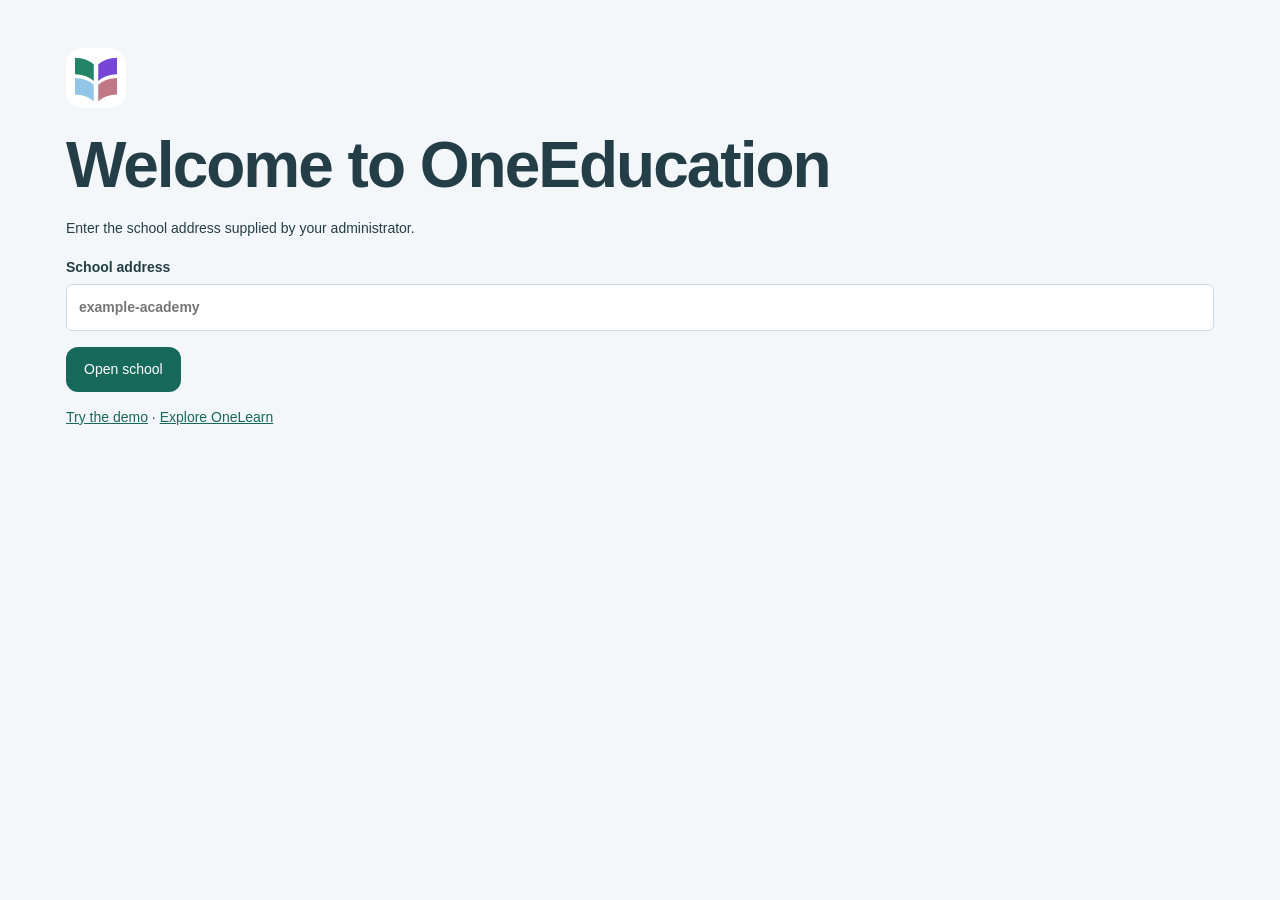
==== commit a573489c: "Add files via upload" ====
--- a/index.html
+++ b/index.html
@@ -1,2 +1,2 @@
-<!doctype html><html lang="en-GB"><head><meta charset="utf-8"><meta name="viewport" content="width=device-width,initial-scale=1"><meta name="theme-color" content="#19765f"><title>OneEducation · School MIS</title><link rel="icon" href="favicon.svg"><link rel="stylesheet" href="styles.css"><link rel="stylesheet" href="hub.css"><link rel="stylesheet" href="platform.css"><link rel="stylesheet" href="manage.css"><link rel="stylesheet" href="integrated.css"></head><body data-entry="app.mjs"><a class="skip" href="#main">Skip to content</a><div id="app"><div class="boot">Loading OneEducation…</div></div><div id="toast" role="status" aria-live="polite"></div><dialog id="modal"></dialog><script src="config.js"></script><script type="module" src="boot.mjs"></script><script type="module" src="alerts.mjs"></script></body></html>
+<!doctype html><html lang="en-GB"><head><meta charset="utf-8"><meta name="viewport" content="width=device-width,initial-scale=1"><meta name="theme-color" content="#123d4b"><title>OneEducation · School MIS</title><link rel="icon" href="favicon.svg"><link rel="stylesheet" href="styles.css"><link rel="stylesheet" href="hub.css"><link rel="stylesheet" href="platform.css"><link rel="stylesheet" href="manage.css"><link rel="stylesheet" href="integrated.css"><link rel="stylesheet" href="redesign.css"><link rel="stylesheet" href="redesign.css"></head><body data-entry="app.mjs"><a class="skip" href="#main">Skip to content</a><div id="app"><div class="boot">Loading OneEducation…</div></div><div id="toast" role="status" aria-live="polite"></div><dialog id="modal"></dialog><script src="config.js"></script><script type="module" src="boot.mjs"></script><script type="module" src="alerts.mjs"></script></body></html>
 
--- a/redesign.css
+++ b/redesign.css
@@ -0,0 +1,12 @@
+/* OneEducation cyan workspace. Existing feature and permission logic is retained. */
+:root{--green:#087f99;--green2:#09677d;--mint:#e5f5fa;--ink:#243e48;--muted:#647984;--line:#dce7ec;--bg:#f4f7fa;--nav:#123d4b;--shadow:0 2px 8px #173d4b05;color-scheme:light}
+body,input,select,textarea,button{font-family:'Segoe UI',Arial,sans-serif!important}body{background:var(--bg);color:var(--ink);font-size:14px}h1,h2,h3{letter-spacing:-.025em}button,a,input,select,textarea{touch-action:manipulation}button:focus-visible,a:focus-visible,summary:focus-visible{outline:3px solid #22aacc;outline-offset:3px}input:focus,select:focus,textarea:focus{box-shadow:0 0 0 3px #1386a020;border-color:var(--green)}.btn,button.platform-button{border-radius:7px;padding:9px 14px}.btn.primary,.platform-card button:not(.danger):not(.soft){background:var(--green);color:white}.btn.primary:hover{background:#076b82}.btn.soft{background:#eaf5f9;color:#176479;border-color:#cfe4eb}.btn:disabled{opacity:.65}.card,.stat,body .hub-item,body .hub-response,.platform-card,.campus-map .card{border:1px solid var(--line);border-radius:9px;box-shadow:var(--shadow)}.card{padding:21px}.page-head h1,#main-management h1{font-size:29px;letter-spacing:-.8px}.page-head{margin-bottom:24px}.page-head p,.eyebrow{color:var(--green2);font-size:10px;letter-spacing:1.4px}.page-head>div>span{color:var(--muted);font-size:13px}.card h2{font-size:17px}.tag,.status-chip,body .hub-pill{border-radius:5px;background:#e8f3f8;color:#316475}.tag{font-size:11px;padding:5px 8px}.stat{min-height:110px;padding:20px}.stat strong{font-size:30px;color:var(--green2)}input:not([type=checkbox]):not([type=radio]),select,textarea{border-radius:6px;border-color:#cbdce3;background:#fff}th{background:#f2f7fa;color:#59717c;font-size:10px}td{font-size:13px}.lesson{border-radius:0;padding:16px 2px}.lesson.removed{padding-left:12px}.community-art{background:#e0f2f8;color:#22647b}.hub-note,body .hub-note{background:#eaf5f9;color:#316475;border-radius:7px}.platform-page{color:var(--ink)}.platform-page .platform-button{background:var(--green)}.platform-card h2{font-size:20px}.platform-grid{gap:18px}dialog,dialog.wide{border-radius:12px}.modal-head{background:#f3f8fa}.modal-head h2{font-size:21px}.platform-form input,.platform-form select{padding:10px}.filters{background:white}.status-hero{border-radius:10px}.table-scroll{max-width:100%}.two-col>*{min-width:0}
+.suite-header{height:64px;position:fixed;inset:0 0 auto;z-index:30;background:#123d4b;color:#fff;display:flex;align-items:center;gap:20px;padding:0 24px;border-bottom:1px solid #0c3340}.suite-brand{display:flex;align-items:center;gap:10px;color:white;text-decoration:none;white-space:nowrap;font-size:19px;letter-spacing:-.5px;width:205px;flex-shrink:0}.suite-brand img{flex-shrink:0}.suite-name{font-size:12px;color:#d8e9ef;max-width:190px;white-space:nowrap;overflow:hidden;text-overflow:ellipsis}.suite-header .global-search{position:relative;display:flex;align-items:center;margin-left:auto;background:#ffffff12;border:1px solid #ffffff30;border-radius:6px;width:300px;max-width:35vw;height:36px;color:#cde4ec}.suite-header .global-search input{background:transparent;color:white;border:0;font-size:12px;width:100%;padding:8px;outline:0;box-shadow:none}.suite-header .global-search input::placeholder{color:#c2d8e2}.suite-header .global-search>span{padding-left:12px}.global-search #searchResults{top:42px;background:white;color:var(--ink);min-width:300px;border-radius:8px;box-shadow:0 8px 28px #173d4b30}.suite-header>button{background:#ffffff0d;color:#e6f5fa;border:1px solid #ffffff30;border-radius:6px;font-size:12px;padding:8px 10px;white-space:nowrap}.user-badge{background:#dbf2fa;color:#175267;display:grid;place-items:center;width:32px;height:32px;border-radius:50%;font-size:11px;font-weight:700;flex-shrink:0}.suite-header .mobile-menu{display:none}
+body[data-entry] .redesign .rail{position:fixed;top:64px;height:calc(100dvh - 64px);width:230px;display:flex;flex-direction:column;background:#fff;border-right:1px solid var(--line);z-index:20;transform:none;box-shadow:none}.rail-intro{padding:24px 20px 16px;border-bottom:1px solid #edf2f5}.rail-intro>span{display:block;font-size:9px;letter-spacing:1.6px;color:#768b96;margin-bottom:6px}.rail-intro>strong{font-size:13px;text-transform:capitalize}.redesign .rail nav{padding:10px 12px;overflow:auto;flex:1}.nav-group{margin:5px 0 12px}.nav-group summary{font-size:11px;font-weight:700;color:#687d87;padding:10px 8px;cursor:pointer;list-style:none;display:flex;justify-content:space-between}.nav-group summary:after{content:'›';font-size:14px}.nav-group[open] summary:after{content:'⌄'}.redesign .rail nav a{display:flex;align-items:center;gap:10px;padding:10px 11px;margin:2px 0;border-radius:6px;color:#526b78;font-size:12px;font-weight:500;text-decoration:none;min-height:36px}.redesign .rail nav a b{width:16px;font-size:14px;font-weight:400;text-align:center;flex-shrink:0}.redesign .rail nav a.active{background:#dbf2fa;color:#075d77;font-weight:700}.redesign .rail nav a:hover{background:#eef7fa;color:#075d77}.rail-status{padding:16px 18px;border-top:1px solid var(--line);display:flex;align-items:center;gap:10px}.rail-status i{width:7px;height:7px;border-radius:50%;background:#27825b;flex-shrink:0}.rail-status i.closed{background:#bc6530}.rail-status strong{display:block;font-size:11px}.rail-status small{font-size:10px;color:var(--muted);display:block;margin-top:5px}.redesign .workspace{margin-left:230px;padding-top:64px;min-height:100vh}.redesign main#main{padding:30px 32px 92px;max-width:1640px;margin:0 auto;min-width:0}.redesign .savebar{left:230px;background:#ffffffed;border-top:1px solid var(--line);height:56px;padding:10px 32px;z-index:19}.savebar>span{font-size:11px;color:#6f818b}.savebar .btn{font-size:11px;padding:7px 12px}.dashboard-title{align-items:center}.dashboard-title h1{margin:5px 0 9px;font-size:30px}.dashboard-title .tag{margin-left:10px}.page-actions>a{display:flex;align-items:center;gap:14px;text-decoration:none;background:white;border:1px solid var(--line);border-radius:6px;padding:10px 13px;font-size:12px;color:#17647c}.page-actions>a:first-child{background:var(--green);border-color:var(--green);color:white}.dash-three{display:grid;grid-template-columns:.9fr 1fr 1.15fr;gap:18px;align-items:stretch}.dash-card{padding:0;overflow:hidden;min-width:0}.dash-card-head{padding:17px 20px;border-bottom:1px solid #e8eff3;display:flex;align-items:center;justify-content:space-between;gap:8px}.dash-card-head h2{font-size:14px;margin:0;font-weight:650}.dash-card-head a,.text-link{color:#0c718c;border:0;background:transparent;font-size:11px;text-decoration:none;padding:0;cursor:pointer}.dash-actions{padding:8px 20px}.dash-actions a,.dash-actions .text-link{display:flex;align-items:center;justify-content:space-between;gap:12px;width:100%;padding:14px 0;border-bottom:1px solid #edf2f5;text-align:left;font-size:12px;color:#365c6e;text-decoration:none}.dash-actions>*:last-child{border-bottom:0}.dash-actions a:hover,.text-link:hover{color:#006783;text-decoration:underline}.dash-item{padding:12px 20px;border-bottom:1px solid #edf2f5}.dash-item:last-child{border-bottom:0}.dash-item strong{font-size:12px;display:block}.dash-item small{display:block;font-size:10px;color:var(--muted);margin-top:5px}.dash-item p{font-size:12px;line-height:1.5;margin:7px 0;color:var(--muted);white-space:pre-wrap;overflow-wrap:anywhere}.dash-three .dash-item p{display:-webkit-box;-webkit-line-clamp:2;-webkit-box-orient:vertical;overflow:hidden}.dash-empty{font-size:12px;color:var(--muted);line-height:1.7;padding:18px 20px;margin:0}.dash-reminder{display:flex;gap:12px;align-items:center;padding:19px 20px;background:#f7fbfd}.dash-reminder strong{font-size:12px}.dash-reminder small{display:block;font-size:10px;color:var(--muted);margin-top:5px}.dash-round{display:grid;place-items:center;width:36px;height:36px;flex-shrink:0;border-radius:9px;background:#dff1f8;color:#15748d;font-size:19px}.dash-section{display:flex;align-items:center;justify-content:space-between;gap:15px;margin:27px 0 15px}.dash-section h2{font-size:17px;margin:0 0 6px}.dash-section p{font-size:11px;color:var(--muted);margin:0}.dash-section label{font-size:11px;color:var(--muted);display:flex;align-items:center;gap:10px}.dash-section select{min-width:125px;font-size:12px;padding:8px}.dash-metrics{display:grid;grid-template-columns:repeat(4,1fr);gap:18px;margin-bottom:22px}.dash-stat{background:white;border:1px solid var(--line);border-radius:8px;padding:19px 20px;min-width:0;position:relative;overflow:hidden}.dash-stat:before{content:'';position:absolute;top:0;left:0;right:0;height:3px;background:#a4d8e9}.dash-stat>span{font-size:12px;display:block;color:#607783}.dash-stat>strong{font-size:32px;display:block;letter-spacing:-1px;color:#12677f;margin:8px 0}.dash-stat>small{display:block;font-size:10px;color:#788b94}.dash-bottom{display:grid;grid-template-columns:2.1fr 1fr;gap:18px;align-items:start}.dash-bottom table{min-width:570px}.dash-bottom th,.dash-bottom td{padding:13px 18px}.table-link{background:none;border:0;color:#21687e;font-weight:650;text-align:left;padding:0;cursor:pointer}.dash-bottom .btn{font-size:11px;padding:7px 10px}.dash-card>.lesson{margin:0 20px}.stack{min-width:0;display:flex;flex-direction:column;gap:18px}
+.student-redesign{min-height:100vh;padding-top:64px}.student-rail{position:fixed;top:64px;bottom:0;width:230px;background:white;border-right:1px solid var(--line);overflow:auto}.student-id{text-align:center;padding:28px 15px 20px;border-bottom:1px solid var(--line)}.profile-initials{display:grid;place-items:center;background:#d9eff8;color:#23677e;width:62px;height:62px;font-size:20px;border-radius:50%;margin:0 auto 14px;font-weight:600}.student-id h2{font-size:15px;margin:5px 0}.student-id p{font-size:12px;color:var(--muted);margin:8px 0}.student-id small{display:block;font-size:10px;color:var(--muted);margin-bottom:13px}.student-rail nav{padding:15px 12px}.student-rail nav button{display:flex;align-items:center;justify-content:space-between;gap:12px;width:100%;text-align:left;border:0;background:transparent;border-radius:6px;padding:11px 14px;margin:3px 0;color:#526b78;font-size:12px}.student-rail nav button.active{background:#dbf2fa;color:#075d77;font-weight:700}.student-rail nav button:hover{background:#edf7fb}.rail-help{font-size:11px;line-height:1.8;color:var(--muted);padding:10px 25px}.student-redesign main#main{margin-left:230px;padding:32px;min-height:calc(100vh - 114px)}.student-footer{margin-left:230px;text-align:center;font-size:11px;color:var(--muted);padding:20px}.portal-label{margin-left:auto;color:#c4dde6;font-size:12px}.student-highlight{display:flex;align-items:center;gap:15px;background:#e5f4fa;border:1px solid #cfe7f0;border-radius:8px;padding:16px 20px;margin-bottom:22px}.student-highlight strong{font-size:13px}.student-highlight small{display:block;color:var(--muted);margin-top:5px;font-size:11px}.student-highlight .text-link{margin-left:auto}.student-columns{grid-template-columns:1.5fr 1fr}.portal-date{font-size:12px;color:var(--muted)}.homework-count{display:flex;gap:12px;align-items:center;padding:20px;background:#f7fbfd;color:var(--muted);font-size:12px}.homework-count strong{font-size:34px;color:#12677f}.student-main .page-head{margin-bottom:25px}.student-main .card .lesson:last-child{border-bottom:0}.login-brand,.portal-login>section{background:#e8f5fb;color:var(--ink)}.login-brand:after{border-color:#d6ebf4}.login-brand .big-logo>span,.portal-login .big-logo>span{border-color:var(--green)}.login-brand>p,.portal-login>section>p{color:#587887}.login-brand h1,.portal-login h1{font-size:clamp(35px,4vw,58px)}.login-brand .big-logo strong,.portal-login .big-logo strong{color:#16475b}.login-brand .big-logo small,.portal-login .big-logo small{color:var(--green2)}.trust{color:#386778}.logo>span,.big-logo>span{border-color:var(--green)}
+@media(min-width:1700px){.student-main .dash-bottom{max-width:1350px}.dash-three{grid-template-columns:1fr 1fr 1fr}}
+@media(max-width:1150px){.suite-name{display:none}.dash-three{grid-template-columns:1fr 1fr}.dash-three>.card:last-child{grid-column:1/-1}.dash-metrics{gap:12px}.dash-bottom{grid-template-columns:1fr}.dash-stat{padding:16px}.redesign main#main{padding:24px 22px 85px}.dashboard-title{align-items:start}.dashboard-title h1{font-size:26px}.dash-card-head{padding:15px 18px}.dash-metrics{grid-template-columns:repeat(2,1fr)}}
+@media(max-width:820px){.suite-header{padding:0 14px;gap:12px}.suite-brand{width:auto;font-size:16px}.suite-brand img{width:28px;height:28px}.suite-header .mobile-menu{display:block}.suite-header .global-search{width:auto;max-width:none;flex:1}.suite-header .user-badge{display:none}body[data-entry] .redesign .rail{transform:translateX(-100%);transition:transform .18s}body[data-entry] .redesign.nav-open .rail{transform:none;box-shadow:12px 0 30px #173d4b25}.redesign .workspace{margin-left:0}.redesign .savebar{left:0}.student-rail{position:static;width:auto;display:block;border-bottom:1px solid var(--line)}.student-id{display:none}.student-rail nav{display:flex;overflow:auto;padding:9px 12px}.student-rail nav button{width:auto;white-space:nowrap;margin:0 3px;padding:9px 12px}.student-rail .rail-help{display:none}.student-redesign main#main{margin:0;padding:24px 18px}.student-footer{margin:0}.portal-label{display:none}.student-redesign .suite-header .suite-brand{margin-right:auto}}
+@media(max-width:540px){.suite-header{gap:8px}.suite-brand{font-size:14px;gap:6px}.suite-header .global-search{max-width:110px;margin-left:auto}.suite-header .global-search>span{display:none}.suite-header>button{font-size:10px;padding:7px}.suite-header .global-search input{font-size:10px}.global-search #searchResults{position:fixed;left:12px;right:12px;top:62px;width:auto;min-width:0}.dash-three{grid-template-columns:1fr}.dash-three>.card:last-child{grid-column:auto}.redesign main#main{padding:22px 14px 82px}.dashboard-title h1{font-size:25px}.dashboard-title .tag{display:inline-block;margin:8px 0 0 8px}.page-actions{flex-wrap:wrap;margin-top:12px}.page-actions>a{font-size:11px;flex:1}.dash-section{align-items:start;flex-direction:column}.dash-stat>strong{font-size:27px}.dash-stat>small{font-size:10px}.dash-metrics{gap:10px}.dash-stat{padding:15px}.student-highlight{align-items:start;flex-wrap:wrap}.student-highlight .text-link{margin-left:51px}.student-redesign .suite-header .suite-brand{font-size:15px}.portal-date{margin-top:10px}.closure-banner{flex-wrap:wrap}}
+@media print{.suite-header,.rail,.student-rail,.savebar,.student-footer{display:none!important}.redesign .workspace,.student-redesign main#main{margin:0!important;padding:0!important}.redesign main#main{padding:0!important}.student-redesign{padding:0}.card,.dash-stat{break-inside:avoid}}
+.lesson-chip{background:#e9f5fa;border-left:2px solid #a3d6e8}.campus-building{background:#eaf4f8}.platform-card button{border-radius:7px}.platform-actions button{border-radius:7px}
--- a/redesign.css
+++ b/redesign.css
@@ -0,0 +1,12 @@
+/* OneEducation cyan workspace. Existing feature and permission logic is retained. */
+:root{--green:#087f99;--green2:#09677d;--mint:#e5f5fa;--ink:#243e48;--muted:#647984;--line:#dce7ec;--bg:#f4f7fa;--nav:#123d4b;--shadow:0 2px 8px #173d4b05;color-scheme:light}
+body,input,select,textarea,button{font-family:'Segoe UI',Arial,sans-serif!important}body{background:var(--bg);color:var(--ink);font-size:14px}h1,h2,h3{letter-spacing:-.025em}button,a,input,select,textarea{touch-action:manipulation}button:focus-visible,a:focus-visible,summary:focus-visible{outline:3px solid #22aacc;outline-offset:3px}input:focus,select:focus,textarea:focus{box-shadow:0 0 0 3px #1386a020;border-color:var(--green)}.btn,button.platform-button{border-radius:7px;padding:9px 14px}.btn.primary,.platform-card button:not(.danger):not(.soft){background:var(--green);color:white}.btn.primary:hover{background:#076b82}.btn.soft{background:#eaf5f9;color:#176479;border-color:#cfe4eb}.btn:disabled{opacity:.65}.card,.stat,body .hub-item,body .hub-response,.platform-card,.campus-map .card{border:1px solid var(--line);border-radius:9px;box-shadow:var(--shadow)}.card{padding:21px}.page-head h1,#main-management h1{font-size:29px;letter-spacing:-.8px}.page-head{margin-bottom:24px}.page-head p,.eyebrow{color:var(--green2);font-size:10px;letter-spacing:1.4px}.page-head>div>span{color:var(--muted);font-size:13px}.card h2{font-size:17px}.tag,.status-chip,body .hub-pill{border-radius:5px;background:#e8f3f8;color:#316475}.tag{font-size:11px;padding:5px 8px}.stat{min-height:110px;padding:20px}.stat strong{font-size:30px;color:var(--green2)}input:not([type=checkbox]):not([type=radio]),select,textarea{border-radius:6px;border-color:#cbdce3;background:#fff}th{background:#f2f7fa;color:#59717c;font-size:10px}td{font-size:13px}.lesson{border-radius:0;padding:16px 2px}.lesson.removed{padding-left:12px}.community-art{background:#e0f2f8;color:#22647b}.hub-note,body .hub-note{background:#eaf5f9;color:#316475;border-radius:7px}.platform-page{color:var(--ink)}.platform-page .platform-button{background:var(--green)}.platform-card h2{font-size:20px}.platform-grid{gap:18px}dialog,dialog.wide{border-radius:12px}.modal-head{background:#f3f8fa}.modal-head h2{font-size:21px}.platform-form input,.platform-form select{padding:10px}.filters{background:white}.status-hero{border-radius:10px}.table-scroll{max-width:100%}.two-col>*{min-width:0}
+.suite-header{height:64px;position:fixed;inset:0 0 auto;z-index:30;background:#123d4b;color:#fff;display:flex;align-items:center;gap:20px;padding:0 24px;border-bottom:1px solid #0c3340}.suite-brand{display:flex;align-items:center;gap:10px;color:white;text-decoration:none;white-space:nowrap;font-size:19px;letter-spacing:-.5px;width:205px;flex-shrink:0}.suite-brand img{flex-shrink:0}.suite-name{font-size:12px;color:#d8e9ef;max-width:190px;white-space:nowrap;overflow:hidden;text-overflow:ellipsis}.suite-header .global-search{position:relative;display:flex;align-items:center;margin-left:auto;background:#ffffff12;border:1px solid #ffffff30;border-radius:6px;width:300px;max-width:35vw;height:36px;color:#cde4ec}.suite-header .global-search input{background:transparent;color:white;border:0;font-size:12px;width:100%;padding:8px;outline:0;box-shadow:none}.suite-header .global-search input::placeholder{color:#c2d8e2}.suite-header .global-search>span{padding-left:12px}.global-search #searchResults{top:42px;background:white;color:var(--ink);min-width:300px;border-radius:8px;box-shadow:0 8px 28px #173d4b30}.suite-header>button{background:#ffffff0d;color:#e6f5fa;border:1px solid #ffffff30;border-radius:6px;font-size:12px;padding:8px 10px;white-space:nowrap}.user-badge{background:#dbf2fa;color:#175267;display:grid;place-items:center;width:32px;height:32px;border-radius:50%;font-size:11px;font-weight:700;flex-shrink:0}.suite-header .mobile-menu{display:none}
+body[data-entry] .redesign .rail{position:fixed;top:64px;height:calc(100dvh - 64px);width:230px;display:flex;flex-direction:column;background:#fff;border-right:1px solid var(--line);z-index:20;transform:none;box-shadow:none}.rail-intro{padding:24px 20px 16px;border-bottom:1px solid #edf2f5}.rail-intro>span{display:block;font-size:9px;letter-spacing:1.6px;color:#768b96;margin-bottom:6px}.rail-intro>strong{font-size:13px;text-transform:capitalize}.redesign .rail nav{padding:10px 12px;overflow:auto;flex:1}.nav-group{margin:5px 0 12px}.nav-group summary{font-size:11px;font-weight:700;color:#687d87;padding:10px 8px;cursor:pointer;list-style:none;display:flex;justify-content:space-between}.nav-group summary:after{content:'›';font-size:14px}.nav-group[open] summary:after{content:'⌄'}.redesign .rail nav a{display:flex;align-items:center;gap:10px;padding:10px 11px;margin:2px 0;border-radius:6px;color:#526b78;font-size:12px;font-weight:500;text-decoration:none;min-height:36px}.redesign .rail nav a b{width:16px;font-size:14px;font-weight:400;text-align:center;flex-shrink:0}.redesign .rail nav a.active{background:#dbf2fa;color:#075d77;font-weight:700}.redesign .rail nav a:hover{background:#eef7fa;color:#075d77}.rail-status{padding:16px 18px;border-top:1px solid var(--line);display:flex;align-items:center;gap:10px}.rail-status i{width:7px;height:7px;border-radius:50%;background:#27825b;flex-shrink:0}.rail-status i.closed{background:#bc6530}.rail-status strong{display:block;font-size:11px}.rail-status small{font-size:10px;color:var(--muted);display:block;margin-top:5px}.redesign .workspace{margin-left:230px;padding-top:64px;min-height:100vh}.redesign main#main{padding:30px 32px 92px;max-width:1640px;margin:0 auto;min-width:0}.redesign .savebar{left:230px;background:#ffffffed;border-top:1px solid var(--line);height:56px;padding:10px 32px;z-index:19}.savebar>span{font-size:11px;color:#6f818b}.savebar .btn{font-size:11px;padding:7px 12px}.dashboard-title{align-items:center}.dashboard-title h1{margin:5px 0 9px;font-size:30px}.dashboard-title .tag{margin-left:10px}.page-actions>a{display:flex;align-items:center;gap:14px;text-decoration:none;background:white;border:1px solid var(--line);border-radius:6px;padding:10px 13px;font-size:12px;color:#17647c}.page-actions>a:first-child{background:var(--green);border-color:var(--green);color:white}.dash-three{display:grid;grid-template-columns:.9fr 1fr 1.15fr;gap:18px;align-items:stretch}.dash-card{padding:0;overflow:hidden;min-width:0}.dash-card-head{padding:17px 20px;border-bottom:1px solid #e8eff3;display:flex;align-items:center;justify-content:space-between;gap:8px}.dash-card-head h2{font-size:14px;margin:0;font-weight:650}.dash-card-head a,.text-link{color:#0c718c;border:0;background:transparent;font-size:11px;text-decoration:none;padding:0;cursor:pointer}.dash-actions{padding:8px 20px}.dash-actions a,.dash-actions .text-link{display:flex;align-items:center;justify-content:space-between;gap:12px;width:100%;padding:14px 0;border-bottom:1px solid #edf2f5;text-align:left;font-size:12px;color:#365c6e;text-decoration:none}.dash-actions>*:last-child{border-bottom:0}.dash-actions a:hover,.text-link:hover{color:#006783;text-decoration:underline}.dash-item{padding:12px 20px;border-bottom:1px solid #edf2f5}.dash-item:last-child{border-bottom:0}.dash-item strong{font-size:12px;display:block}.dash-item small{display:block;font-size:10px;color:var(--muted);margin-top:5px}.dash-item p{font-size:12px;line-height:1.5;margin:7px 0;color:var(--muted);white-space:pre-wrap;overflow-wrap:anywhere}.dash-three .dash-item p{display:-webkit-box;-webkit-line-clamp:2;-webkit-box-orient:vertical;overflow:hidden}.dash-empty{font-size:12px;color:var(--muted);line-height:1.7;padding:18px 20px;margin:0}.dash-reminder{display:flex;gap:12px;align-items:center;padding:19px 20px;background:#f7fbfd}.dash-reminder strong{font-size:12px}.dash-reminder small{display:block;font-size:10px;color:var(--muted);margin-top:5px}.dash-round{display:grid;place-items:center;width:36px;height:36px;flex-shrink:0;border-radius:9px;background:#dff1f8;color:#15748d;font-size:19px}.dash-section{display:flex;align-items:center;justify-content:space-between;gap:15px;margin:27px 0 15px}.dash-section h2{font-size:17px;margin:0 0 6px}.dash-section p{font-size:11px;color:var(--muted);margin:0}.dash-section label{font-size:11px;color:var(--muted);display:flex;align-items:center;gap:10px}.dash-section select{min-width:125px;font-size:12px;padding:8px}.dash-metrics{display:grid;grid-template-columns:repeat(4,1fr);gap:18px;margin-bottom:22px}.dash-stat{background:white;border:1px solid var(--line);border-radius:8px;padding:19px 20px;min-width:0;position:relative;overflow:hidden}.dash-stat:before{content:'';position:absolute;top:0;left:0;right:0;height:3px;background:#a4d8e9}.dash-stat>span{font-size:12px;display:block;color:#607783}.dash-stat>strong{font-size:32px;display:block;letter-spacing:-1px;color:#12677f;margin:8px 0}.dash-stat>small{display:block;font-size:10px;color:#788b94}.dash-bottom{display:grid;grid-template-columns:2.1fr 1fr;gap:18px;align-items:start}.dash-bottom table{min-width:570px}.dash-bottom th,.dash-bottom td{padding:13px 18px}.table-link{background:none;border:0;color:#21687e;font-weight:650;text-align:left;padding:0;cursor:pointer}.dash-bottom .btn{font-size:11px;padding:7px 10px}.dash-card>.lesson{margin:0 20px}.stack{min-width:0;display:flex;flex-direction:column;gap:18px}
+.student-redesign{min-height:100vh;padding-top:64px}.student-rail{position:fixed;top:64px;bottom:0;width:230px;background:white;border-right:1px solid var(--line);overflow:auto}.student-id{text-align:center;padding:28px 15px 20px;border-bottom:1px solid var(--line)}.profile-initials{display:grid;place-items:center;background:#d9eff8;color:#23677e;width:62px;height:62px;font-size:20px;border-radius:50%;margin:0 auto 14px;font-weight:600}.student-id h2{font-size:15px;margin:5px 0}.student-id p{font-size:12px;color:var(--muted);margin:8px 0}.student-id small{display:block;font-size:10px;color:var(--muted);margin-bottom:13px}.student-rail nav{padding:15px 12px}.student-rail nav button{display:flex;align-items:center;justify-content:space-between;gap:12px;width:100%;text-align:left;border:0;background:transparent;border-radius:6px;padding:11px 14px;margin:3px 0;color:#526b78;font-size:12px}.student-rail nav button.active{background:#dbf2fa;color:#075d77;font-weight:700}.student-rail nav button:hover{background:#edf7fb}.rail-help{font-size:11px;line-height:1.8;color:var(--muted);padding:10px 25px}.student-redesign main#main{margin-left:230px;padding:32px;min-height:calc(100vh - 114px)}.student-footer{margin-left:230px;text-align:center;font-size:11px;color:var(--muted);padding:20px}.portal-label{margin-left:auto;color:#c4dde6;font-size:12px}.student-highlight{display:flex;align-items:center;gap:15px;background:#e5f4fa;border:1px solid #cfe7f0;border-radius:8px;padding:16px 20px;margin-bottom:22px}.student-highlight strong{font-size:13px}.student-highlight small{display:block;color:var(--muted);margin-top:5px;font-size:11px}.student-highlight .text-link{margin-left:auto}.student-columns{grid-template-columns:1.5fr 1fr}.portal-date{font-size:12px;color:var(--muted)}.homework-count{display:flex;gap:12px;align-items:center;padding:20px;background:#f7fbfd;color:var(--muted);font-size:12px}.homework-count strong{font-size:34px;color:#12677f}.student-main .page-head{margin-bottom:25px}.student-main .card .lesson:last-child{border-bottom:0}.login-brand,.portal-login>section{background:#e8f5fb;color:var(--ink)}.login-brand:after{border-color:#d6ebf4}.login-brand .big-logo>span,.portal-login .big-logo>span{border-color:var(--green)}.login-brand>p,.portal-login>section>p{color:#587887}.login-brand h1,.portal-login h1{font-size:clamp(35px,4vw,58px)}.login-brand .big-logo strong,.portal-login .big-logo strong{color:#16475b}.login-brand .big-logo small,.portal-login .big-logo small{color:var(--green2)}.trust{color:#386778}.logo>span,.big-logo>span{border-color:var(--green)}
+@media(min-width:1700px){.student-main .dash-bottom{max-width:1350px}.dash-three{grid-template-columns:1fr 1fr 1fr}}
+@media(max-width:1150px){.suite-name{display:none}.dash-three{grid-template-columns:1fr 1fr}.dash-three>.card:last-child{grid-column:1/-1}.dash-metrics{gap:12px}.dash-bottom{grid-template-columns:1fr}.dash-stat{padding:16px}.redesign main#main{padding:24px 22px 85px}.dashboard-title{align-items:start}.dashboard-title h1{font-size:26px}.dash-card-head{padding:15px 18px}.dash-metrics{grid-template-columns:repeat(2,1fr)}}
+@media(max-width:820px){.suite-header{padding:0 14px;gap:12px}.suite-brand{width:auto;font-size:16px}.suite-brand img{width:28px;height:28px}.suite-header .mobile-menu{display:block}.suite-header .global-search{width:auto;max-width:none;flex:1}.suite-header .user-badge{display:none}body[data-entry] .redesign .rail{transform:translateX(-100%);transition:transform .18s}body[data-entry] .redesign.nav-open .rail{transform:none;box-shadow:12px 0 30px #173d4b25}.redesign .workspace{margin-left:0}.redesign .savebar{left:0}.student-rail{position:static;width:auto;display:block;border-bottom:1px solid var(--line)}.student-id{display:none}.student-rail nav{display:flex;overflow:auto;padding:9px 12px}.student-rail nav button{width:auto;white-space:nowrap;margin:0 3px;padding:9px 12px}.student-rail .rail-help{display:none}.student-redesign main#main{margin:0;padding:24px 18px}.student-footer{margin:0}.portal-label{display:none}.student-redesign .suite-header .suite-brand{margin-right:auto}}
+@media(max-width:540px){.suite-header{gap:8px}.suite-brand{font-size:14px;gap:6px}.suite-header .global-search{max-width:110px;margin-left:auto}.suite-header .global-search>span{display:none}.suite-header>button{font-size:10px;padding:7px}.suite-header .global-search input{font-size:10px}.global-search #searchResults{position:fixed;left:12px;right:12px;top:62px;width:auto;min-width:0}.dash-three{grid-template-columns:1fr}.dash-three>.card:last-child{grid-column:auto}.redesign main#main{padding:22px 14px 82px}.dashboard-title h1{font-size:25px}.dashboard-title .tag{display:inline-block;margin:8px 0 0 8px}.page-actions{flex-wrap:wrap;margin-top:12px}.page-actions>a{font-size:11px;flex:1}.dash-section{align-items:start;flex-direction:column}.dash-stat>strong{font-size:27px}.dash-stat>small{font-size:10px}.dash-metrics{gap:10px}.dash-stat{padding:15px}.student-highlight{align-items:start;flex-wrap:wrap}.student-highlight .text-link{margin-left:51px}.student-redesign .suite-header .suite-brand{font-size:15px}.portal-date{margin-top:10px}.closure-banner{flex-wrap:wrap}}
+@media print{.suite-header,.rail,.student-rail,.savebar,.student-footer{display:none!important}.redesign .workspace,.student-redesign main#main{margin:0!important;padding:0!important}.redesign main#main{padding:0!important}.student-redesign{padding:0}.card,.dash-stat{break-inside:avoid}}
+.lesson-chip{background:#e9f5fa;border-left:2px solid #a3d6e8}.campus-building{background:#eaf4f8}.platform-card button{border-radius:7px}.platform-actions button{border-radius:7px}
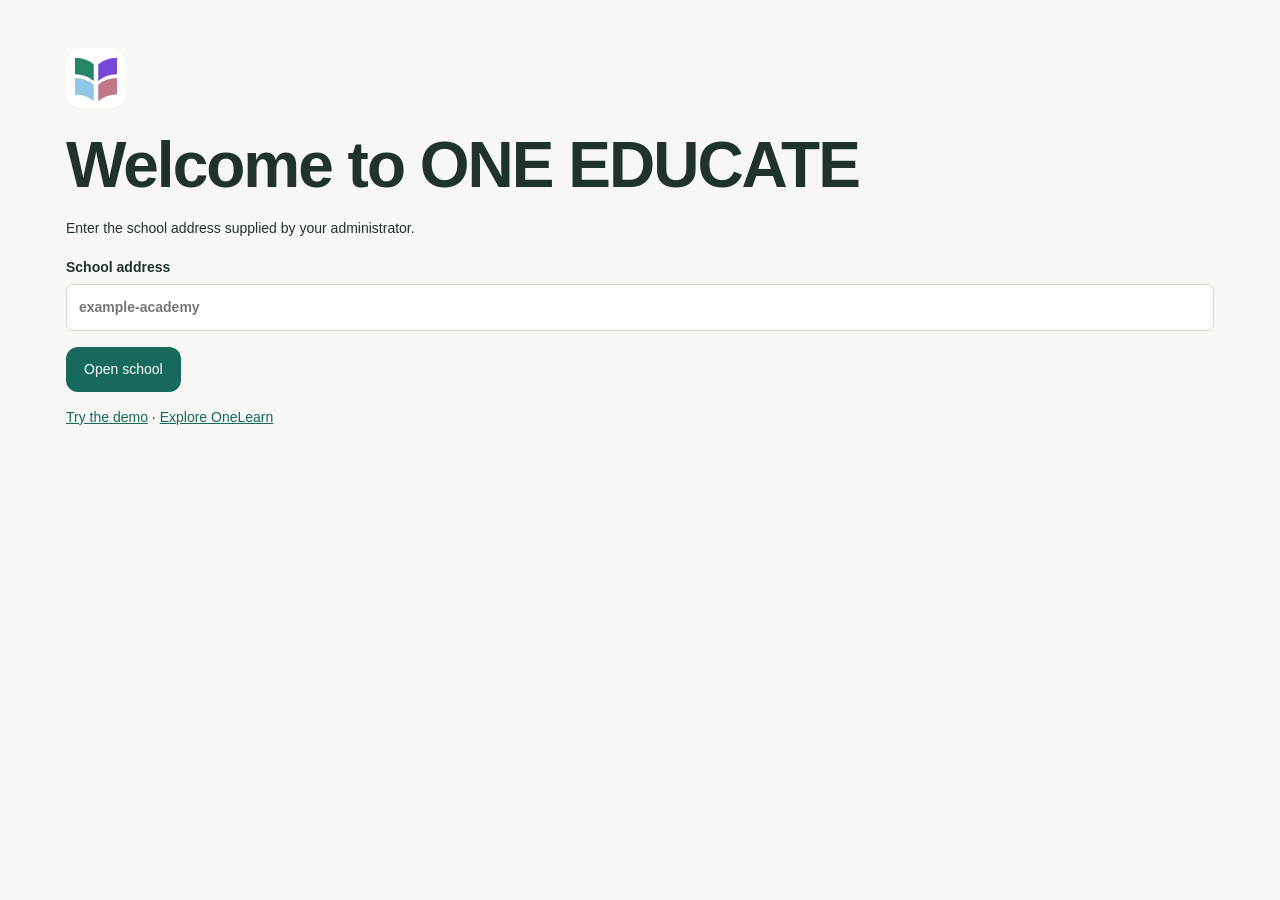
==== commit 3116d07b: "Add files via upload" ====
--- a/index.html
+++ b/index.html
@@ -1,2 +1,2 @@
-<!doctype html><html lang="en-GB"><head><meta charset="utf-8"><meta name="viewport" content="width=device-width,initial-scale=1"><meta name="theme-color" content="#123d4b"><title>OneEducation · School MIS</title><link rel="icon" href="favicon.svg"><link rel="stylesheet" href="styles.css"><link rel="stylesheet" href="hub.css"><link rel="stylesheet" href="platform.css"><link rel="stylesheet" href="manage.css"><link rel="stylesheet" href="integrated.css"><link rel="stylesheet" href="redesign.css"><link rel="stylesheet" href="redesign.css"></head><body data-entry="app.mjs"><a class="skip" href="#main">Skip to content</a><div id="app"><div class="boot">Loading OneEducation…</div></div><div id="toast" role="status" aria-live="polite"></div><dialog id="modal"></dialog><script src="config.js"></script><script type="module" src="boot.mjs"></script><script type="module" src="alerts.mjs"></script></body></html>
+<!doctype html><html lang="en-GB"><head><meta charset="utf-8"><meta name="viewport" content="width=device-width,initial-scale=1"><meta name="theme-color" content="#204e36"><title>ONE EDUCATE · School MIS</title><link rel="icon" href="favicon.svg"><link rel="stylesheet" href="styles.css"><link rel="stylesheet" href="hub.css"><link rel="stylesheet" href="platform.css"><link rel="stylesheet" href="manage.css"><link rel="stylesheet" href="integrated.css"><link rel="stylesheet" href="redesign.css"><link rel="stylesheet" href="redesign.css"><link rel="stylesheet" href="educate.css"></head><body data-entry="app.mjs"><a class="skip" href="#main">Skip to content</a><div id="app"><div class="boot">Loading OneEducation…</div></div><div id="toast" role="status" aria-live="polite"></div><dialog id="modal"></dialog><script src="config.js"></script><script type="module" src="boot.mjs"></script><script type="module" src="alerts.mjs"></script></body></html>
 
--- a/redesign.css
+++ b/redesign.css
@@ -10,3 +10,4 @@
 @media(max-width:540px){.suite-header{gap:8px}.suite-brand{font-size:14px;gap:6px}.suite-header .global-search{max-width:110px;margin-left:auto}.suite-header .global-search>span{display:none}.suite-header>button{font-size:10px;padding:7px}.suite-header .global-search input{font-size:10px}.global-search #searchResults{position:fixed;left:12px;right:12px;top:62px;width:auto;min-width:0}.dash-three{grid-template-columns:1fr}.dash-three>.card:last-child{grid-column:auto}.redesign main#main{padding:22px 14px 82px}.dashboard-title h1{font-size:25px}.dashboard-title .tag{display:inline-block;margin:8px 0 0 8px}.page-actions{flex-wrap:wrap;margin-top:12px}.page-actions>a{font-size:11px;flex:1}.dash-section{align-items:start;flex-direction:column}.dash-stat>strong{font-size:27px}.dash-stat>small{font-size:10px}.dash-metrics{gap:10px}.dash-stat{padding:15px}.student-highlight{align-items:start;flex-wrap:wrap}.student-highlight .text-link{margin-left:51px}.student-redesign .suite-header .suite-brand{font-size:15px}.portal-date{margin-top:10px}.closure-banner{flex-wrap:wrap}}
 @media print{.suite-header,.rail,.student-rail,.savebar,.student-footer{display:none!important}.redesign .workspace,.student-redesign main#main{margin:0!important;padding:0!important}.redesign main#main{padding:0!important}.student-redesign{padding:0}.card,.dash-stat{break-inside:avoid}}
 .lesson-chip{background:#e9f5fa;border-left:2px solid #a3d6e8}.campus-building{background:#eaf4f8}.platform-card button{border-radius:7px}.platform-actions button{border-radius:7px}
+.suite-header .header-admin{color:white;text-decoration:none;border:1px solid #ffffff50;border-radius:6px;padding:8px 10px;font-size:12px;white-space:nowrap}.header-admin>span{display:none}@media(max-width:540px){.redesign .suite-brand strong{display:none}.suite-header .header-admin{font-size:10px;padding:7px}.suite-header .global-search{min-width:50px;max-width:100px}}
--- a/redesign.css
+++ b/redesign.css
@@ -10,3 +10,4 @@
 @media(max-width:540px){.suite-header{gap:8px}.suite-brand{font-size:14px;gap:6px}.suite-header .global-search{max-width:110px;margin-left:auto}.suite-header .global-search>span{display:none}.suite-header>button{font-size:10px;padding:7px}.suite-header .global-search input{font-size:10px}.global-search #searchResults{position:fixed;left:12px;right:12px;top:62px;width:auto;min-width:0}.dash-three{grid-template-columns:1fr}.dash-three>.card:last-child{grid-column:auto}.redesign main#main{padding:22px 14px 82px}.dashboard-title h1{font-size:25px}.dashboard-title .tag{display:inline-block;margin:8px 0 0 8px}.page-actions{flex-wrap:wrap;margin-top:12px}.page-actions>a{font-size:11px;flex:1}.dash-section{align-items:start;flex-direction:column}.dash-stat>strong{font-size:27px}.dash-stat>small{font-size:10px}.dash-metrics{gap:10px}.dash-stat{padding:15px}.student-highlight{align-items:start;flex-wrap:wrap}.student-highlight .text-link{margin-left:51px}.student-redesign .suite-header .suite-brand{font-size:15px}.portal-date{margin-top:10px}.closure-banner{flex-wrap:wrap}}
 @media print{.suite-header,.rail,.student-rail,.savebar,.student-footer{display:none!important}.redesign .workspace,.student-redesign main#main{margin:0!important;padding:0!important}.redesign main#main{padding:0!important}.student-redesign{padding:0}.card,.dash-stat{break-inside:avoid}}
 .lesson-chip{background:#e9f5fa;border-left:2px solid #a3d6e8}.campus-building{background:#eaf4f8}.platform-card button{border-radius:7px}.platform-actions button{border-radius:7px}
+.suite-header .header-admin{color:white;text-decoration:none;border:1px solid #ffffff50;border-radius:6px;padding:8px 10px;font-size:12px;white-space:nowrap}.header-admin>span{display:none}@media(max-width:540px){.redesign .suite-brand strong{display:none}.suite-header .header-admin{font-size:10px;padding:7px}.suite-header .global-search{min-width:50px;max-width:100px}}
--- a/educate.css
+++ b/educate.css
@@ -0,0 +1,10 @@
+:root{--green:#285f3c;--green2:#214f37;--mint:#edf5e9;--ink:#20332a;--muted:#65756b;--line:#dfe7db;--bg:#f7f8f3;--nav:#204e36;--shadow:0 2px 6px #183f2604;--amber:#eda118}
+body{background:var(--bg);font-size:14px;color:var(--ink)}body,input,select,textarea,button,h1,h2,h3{font-family:'Segoe UI',Arial,sans-serif!important}h1,h2,h3{letter-spacing:-.035em}a{color:var(--green2)}.oe-icon{width:20px;height:20px;display:inline-block;flex:none;vertical-align:middle}.suite-header{height:76px;background:#fff;color:var(--ink);border-bottom:1px solid var(--line);gap:22px;padding:0 24px}.suite-brand{width:220px;color:var(--green2);gap:9px;letter-spacing:0}.suite-brand .educate-mark{width:46px;height:42px;object-fit:contain}.brand-words{display:flex;flex-direction:column;gap:3px}.suite-brand .brand-words strong{font-size:18px;letter-spacing:.1px;line-height:1;color:#bd6900;white-space:nowrap}.brand-words small{font-size:9px;letter-spacing:.05px;color:#396044}.suite-header .global-search{margin-left:15px;margin-right:auto;width:360px;max-width:28vw;color:#6f7b72;background:#f8f9f6;border-color:#dfe5dd;height:38px}.suite-header .global-search>.oe-icon{width:17px;margin-left:12px}.suite-header .global-search input{color:var(--ink);font-size:12px}.suite-header .global-search input::placeholder{color:#6c776f}.suite-name{display:flex;align-items:center;gap:8px;color:#344b3b;max-width:180px;font-size:12px}.suite-name .oe-icon{width:17px}.suite-name span{overflow:hidden;text-overflow:ellipsis}.suite-user{border-left:1px solid var(--line);padding-left:20px;display:flex;align-items:center;gap:9px;min-width:0;max-width:190px}.user-badge{background:#27573a;color:#fff;font-size:11px}.suite-user>span:last-child{min-width:0;display:block}.suite-user strong{font-size:11px;font-weight:600;white-space:nowrap;text-overflow:ellipsis;overflow:hidden;display:block}.suite-user small{display:block;font-size:10px;color:var(--muted);margin-top:3px}.suite-header>button{color:#3c6048;border-color:var(--line);background:white;padding:8px}.suite-header .header-admin{color:#275b39;border-color:#c8dbbf;font-size:11px;background:#f1f7ed;padding:8px 10px}.header-admin .oe-icon{display:none}.suite-header .mobile-menu{display:none}
+body[data-entry] .educate .rail{top:76px;height:calc(100dvh - 76px);width:230px;background:#204e36;color:white;border:0}.educate .rail-intro{border-bottom:0;padding:22px 20px 8px}.educate .rail-intro>span{color:#c1d3bd;font-size:9px;letter-spacing:1.2px}.educate .rail nav{padding:6px 12px 20px;max-height:none}.educate .rail nav a{color:#eaf2e8;font-size:12px;gap:11px;padding:12px 13px;border-radius:7px;margin:3px 0;min-height:43px}.educate .rail nav a>.oe-icon{width:18px;height:18px}.educate .rail nav a:hover{background:#ffffff0d;color:#fff}.educate .rail nav a.active{background:#377f42;color:white;box-shadow:none}.educate .rail .nav-favourites{padding-bottom:15px;margin-bottom:13px;border-bottom:1px solid #ffffff1c}.educate .nav-group{margin:0 0 5px}.educate .nav-group summary{color:#c9d9c4;font-size:10px;font-weight:500;letter-spacing:.2px;padding:12px 10px}.educate .nav-group summary .oe-icon{width:12px;height:12px}.educate .nav-group summary:after{display:none}.educate .nav-group[open] summary .oe-icon{transform:rotate(90deg)}.educate .nav-group a{font-size:11px!important}.educate .rail-status{border-top:1px solid #ffffff1c;background:#19412d;padding:16px 20px}.educate .rail-status small{color:#bccfbc}.educate .rail-status strong{color:#ebf2e7;font-weight:500}.educate .rail-status i{background:#b5d69b}.educate .rail-status i.closed{background:#ffc34b}.educate .workspace{padding-top:76px}.workspace-location{padding:18px 32px 0;display:flex;align-items:center;gap:8px;font-size:10px;color:#7b877c;max-width:1640px;margin:auto}.workspace-location .oe-icon{width:12px;height:12px}.workspace-location strong{font-weight:500;color:#4d6753}.preview-tag{margin-left:auto;color:#975e0d;font-size:9px;letter-spacing:1px}.educate main#main{padding-top:23px}.educate .savebar{background:#fffffffa;border-top:1px solid #dce6d8}.savebar .btn{border-radius:6px}.savebar span{color:#72806e}.page-head h1,#main-management h1{font-size:30px;font-weight:650;color:#193a29}.page-head p,.eyebrow,.card-head p{color:#517047;letter-spacing:1.5px}.page-head>div>span{color:#647464}.page-head .page-actions{align-items:center}.dashboard-title p{font-size:9px}.dashboard-title h1{font-size:31px;margin:6px 0 8px}.dashboard-title{margin-bottom:26px}.dashboard-title .tag{font-size:9px;letter-spacing:.1px;font-weight:600;text-transform:none;vertical-align:middle;padding:4px 8px;margin-left:8px}.date-chip{display:flex;gap:8px;align-items:center;font-size:11px;color:#596a5e}.date-chip .oe-icon{width:15px;height:15px}.quick-menu{position:relative;z-index:9}.quick-menu summary{cursor:pointer;list-style:none;display:flex;align-items:center;gap:8px;background:#ffae24;border:1px solid #f1a419;color:#3f3108;border-radius:7px;font-size:12px;font-weight:600;padding:10px 14px}.quick-menu summary .oe-icon{width:17px;height:17px}.quick-menu>div{position:absolute;right:0;top:calc(100% + 7px);width:240px;padding:7px;background:white;border:1px solid var(--line);border-radius:9px;box-shadow:0 12px 30px #193b2520}.quick-menu a{padding:11px;display:flex;align-items:center;justify-content:space-between;text-decoration:none;font-size:12px;border-radius:5px}.quick-menu a:hover{background:var(--mint)}.quick-menu a .oe-icon{width:14px}.dashboard-filter{display:flex;align-items:center;justify-content:space-between;margin-bottom:13px;font-size:11px;color:#71816e}.dashboard-filter label{display:flex;gap:9px;align-items:center}.dashboard-filter select{font-size:11px;padding:7px 10px;min-width:115px}.card,.stat,body .hub-item,body .hub-response,.platform-card,.campus-map .card{border:1px solid var(--line);border-radius:11px;box-shadow:none;background:#fff}.dash-card-head{border-bottom:1px solid #e9eee5;padding:18px 20px}.dash-card-head h2{font-size:14px;letter-spacing:-.25px}.dash-card-head a{font-size:10px;color:#316a3b;display:flex;align-items:center;gap:4px}.dash-card-head .oe-icon{width:14px;height:14px}.dash-card-head .text-link{color:#316a3b}.dash-empty{color:#758171;padding:25px 20px;line-height:1.7}.dash-metrics{gap:15px;margin:0 0 22px;grid-template-columns:repeat(4,minmax(0,1fr))}.dash-stat{display:flex;gap:15px;align-items:center;background:#fff;border:1px solid var(--line);padding:19px;border-radius:10px;min-height:103px}.dash-stat:before{display:none}.stat-symbol{color:#448448;display:grid;place-items:center;width:36px;flex:none}.stat-symbol .oe-icon{width:28px;height:28px;stroke-width:1.8}.dash-stat>div{min-width:0}.dash-stat>div>span{display:block;font-size:11px;color:#405844}.dash-stat>div>strong{display:block;font-size:28px;font-weight:650;color:#163b26;letter-spacing:-.8px;line-height:1.2;margin:5px 0}.dash-stat>div>small{display:block;font-size:9px;color:#73836e}.dash-stat.amber{border-color:#f1dfba;background:#fffaf0}.dash-stat.amber .stat-symbol{color:#b97a05}.dash-bottom{grid-template-columns:minmax(0,1.5fr) minmax(0,1fr);gap:20px;margin-bottom:22px}.dash-bottom.overview-top{grid-template-columns:minmax(0,1.15fr) minmax(0,1fr)}.dash-bottom .dash-card .table-scroll{max-width:100%}.dash-bottom table{min-width:580px}.dash-bottom th,.dash-bottom td{padding:12px 17px;font-size:11px}.dash-bottom th{font-size:10px;letter-spacing:0;text-transform:none;background:#f6f8f3;color:#68745f;font-weight:500}.dash-bottom tbody tr:nth-child(even){background:#fcfdf9}.dash-bottom td small{font-size:9px;margin-top:4px}.table-link{color:#244a31;font-size:11px}.dash-bottom .btn{font-size:10px}.year-bars{padding:17px 20px 5px}.year-bars>div{display:grid;grid-template-columns:58px 52px 1fr;gap:12px;align-items:center;padding:9px 0;border-bottom:1px solid #edf1e9;font-size:11px}.year-bars strong{font-weight:600}.bar-track{height:9px;background:#e5e9e0;border-radius:3px;overflow:hidden}.bar-track i{height:100%;display:block;border-radius:3px;background:#56994a}.chart-note{font-size:9px;color:#7b8576;padding:6px 20px 17px;margin:0}.attention-list{padding:5px 20px}.attention-list>a{display:flex;align-items:center;gap:13px;padding:17px 0;border-bottom:1px solid #edf1e9;text-decoration:none;color:#2b4430}.attention-list>a:last-child{border:0}.attention-list>a>.oe-icon:first-child{color:#b97d08;width:22px}.attention-list>a>.oe-icon:last-child{width:13px;margin-left:auto;color:#416849}.attention-list>a span{flex:1}.attention-list strong{font-size:12px;display:block}.attention-list small{display:block;font-size:10px;margin-top:5px;color:#6c7b68}.attention-list b{background:#fff0cd;color:#875b09;padding:5px 10px;border-radius:5px;font-size:11px}.notice-row{padding:17px 20px;border-bottom:1px solid #edf1e9;display:flex;align-items:start;gap:12px}.notice-row:last-child{border-bottom:0}.notice-row>.oe-icon{color:#b98119;width:20px}.notice-row strong{font-size:12px}.notice-row p{font-size:11px;line-height:1.5;color:#6e7c69;margin:6px 0;white-space:pre-wrap;overflow-wrap:anywhere}.notice-row small{font-size:9px;color:#7d8976}.next-lesson{background:#eff6e9;border:1px solid #dbe8cf;border-radius:11px;padding:23px}.next-top{display:flex;justify-content:space-between;align-items:center}.next-top>span:first-child{font-size:10px;letter-spacing:1px;color:#668054;display:flex;align-items:center;gap:9px}.next-top>.tag{background:#ffecc0;color:#77500c}.next-lesson h2{font-size:24px;margin:21px 0 12px;font-weight:650}.next-lesson p{display:flex;align-items:center;gap:9px;color:#5c7052;font-size:12px}.next-lesson p>.oe-icon{width:16px}.next-lesson .btn{margin-top:10px;display:inline-flex;align-items:center;gap:14px}.next-lesson .btn .oe-icon{width:15px}.dash-actions a,.dash-actions .text-link{color:#355d3b;border-color:#e9eee3;padding:15px 0}.dash-actions a .oe-icon{width:15px;height:15px}.dash-actions a:hover,.text-link:hover{color:#21602a}.secondary-metrics{grid-template-columns:repeat(3,minmax(0,1fr))}.pastoral-metrics{grid-template-columns:repeat(3,minmax(0,1fr))}#pastoral-live{margin-bottom:22px}.support-table td{vertical-align:top}.support-table small{max-width:290px;overflow-wrap:anywhere}.tag.urgent{background:#ffebdf;color:#a02e15}.tag,.status-chip,body .hub-pill{background:#edf5e8;color:#476442;border-radius:5px}.btn.primary{background:#2b643c;color:white}.btn.primary:hover{background:#1c4b2c}.btn.soft{background:#f4f8ef;color:#3b6439;border:1px solid #d9e5cc}.btn{border-radius:7px;box-shadow:none}.btn .oe-icon{width:16px;height:16px}.platform-card button:not(.danger):not(.soft),.platform-page .platform-button{background:#2b643c;color:white}.platform-actions button{background:#edf3e7;color:#31573c}.platform-card{padding:24px}.platform-card h2{font-size:21px;color:#24472f}.platform-grid{gap:20px}.platform-page input,.platform-page select,.platform-page textarea{border-color:#d0ddc7;border-radius:7px}input:not([type=checkbox]):not([type=radio]),select,textarea{border-color:#d1ddc9;border-radius:7px;background:#fff;color:#2a412e}input:focus,select:focus,textarea:focus{border-color:#76a461;box-shadow:0 0 0 3px #77a56620}button:focus-visible,a:focus-visible,summary:focus-visible{outline:3px solid #eab44a;outline-offset:3px}th{background:#f3f6ee;color:#5b7054}td{border-color:#e8eee2}.table-card{padding:0}.filters{background:#fbfcf8;border-color:#e1e8d8}.person-link .avatar,.avatar{background:#eaf2e1;color:#3d693a}.lesson-chip{background:#edf5e6;border-left-color:#a5c58d}.week-grid th{background:#f2f6ec}.campus-building{background:#edf4e8}.campus-courtyard{border-color:#dce8d1}.campus-room{border:1px solid #dce7d3}.community-art{background:#eff4e7;color:#4a7141}.community-art:after{background:#e2edd5}.status-hero{background:#ecf4e4;color:#2d5331;border-radius:12px}.status-hero.closed{background:#fff4d7}.stat strong{color:#2a6436}.stat{border-top-color:#cbdcbd}.profile-side dl dd{color:#294832}.profile-side>.avatar{background:#e9f2df;color:#487041}.lesson.exam{background:#f0f6e8;border-color:#9cbd75}.lesson.removed{background:#fff4ed;border-color:#b95932}.activity>span.reward{background:#e7f2dd;color:#3a6b30}.group-icon,.mini-icon,.quick>button>b{background:#edf4e6;color:#47753b}.hub-note,body .hub-note{background:#f0f5e8;color:#496139}.hub-head h1{color:#24452d}.hub-pill.amber{background:#fff0d0;color:#805d18}.hub-item h2{color:#315637}.hub-response,.hub-switches label{border-color:#d8e4cd}.hub-meta{color:#637854}.modal-head{background:#f4f7ee;border-color:#dce6d2}.modal-head h2{color:#284c31}.modal-body{background:#fff}.modal-head button{border-radius:50%}.closure-banner{background:#fff4d9;border:1px solid #efd799;border-left:4px solid #dea332;color:#70531c}.out-note{background:#fff1da;color:#91681f}.detention{background:#fff9ed;border-left-color:#d2a04d}.preserve-lines{overflow-wrap:anywhere}.ops-record{border-color:#dce5d4}.ops-list{border-color:#dce5d4}.ops-list label:hover{background:#f7faf2}.ops-filters{gap:13px}.ops-filters label{font-size:12px}.ops-filters button{align-self:end}.danger,.btn.danger{background:#a3322b!important;color:white!important}.live-emergency{border-color:#b34a32;background:#fff6ef;color:#7e3024;border-radius:10px}.live-emergency a{color:#8f3727}#lockdown-panel{background:#203c2a;color:white}#lockdown-notice{background:#354e32;border-left:4px solid #ffd17a}#lockdown-messages{background:#294332}#lockdown-messages article{border-color:#566749}#lockdown-panel button{background:#ffc45f;color:#33260d}.student-highlight{background:#f0f6e8;border-color:#d5e5c6}.student-highlight .dash-round,.dash-round{background:#e4f0d8;color:#577c3d}.student-redesign{padding-top:76px}.student-rail{top:76px;background:#204e36;border:0}.student-id{border-color:#ffffff20;color:#fff;padding-top:30px}.student-id p,.student-id small{color:#c0d0b8}.student-id .tag{background:#ffffff15;color:#d3e3c7}.profile-initials{background:#c9e2b5;color:#254b2c}.student-rail nav button{color:#ecf3e6;justify-content:flex-start;gap:11px;font-size:12px}.student-rail nav button .oe-icon{width:18px}.student-rail nav button.active{background:#377f42;color:#fff}.student-rail nav button:hover{background:#ffffff15;color:#fff}.student-rail .rail-help{color:#c0d0b8}.student-redesign .suite-header .portal-label{color:#59764c}.student-redesign main#main{padding-top:30px}.homework-count{background:#f4f8ef}.homework-count strong{color:#396933}.student-footer{color:#7a886e}.portal-date{color:#617357}.student-columns{grid-template-columns:1.5fr 1fr}.dash-item{border-color:#e8eee1}.dash-item strong{color:#2f5035}.dash-item p,.dash-item small{color:#748069}.student-redesign .text-link{color:#346f36}.student-main .lesson time{color:#6b7c62}.student-main .lesson small{color:#74826c}.login-page,.portal-login{background:#f9faf5}.login-brand,.portal-login>section{background:#eaf3e1;color:#234b2d}.login-brand:after{border-color:#dfeccf}.login-brand .login-mark,.portal-login .login-mark{position:relative;z-index:1;margin-bottom:60px;width:auto;display:flex}.login-mark .brand-words strong{font-size:29px}.login-mark .brand-words small{font-size:12px}.login-mark .educate-mark{width:80px;height:75px}.login-brand h1,.portal-login h1{color:#234c2f;font-weight:650}.login-brand>p,.portal-login>section>p{color:#5f7752}.login-brand .trust{color:#4a6840}.login-brand .trust span:before{color:#3c7838}.login-panel{background:#fff}.login-card h2,.portal-login h2{color:#294d2f}.login-card input,.portal-login input{background:#fcfdf9;border-color:#ceddc1}.login-card .student-entry{color:#3b7639}.portal-login form>a{color:#396b34}.made{color:#7d8b72}.table-link:hover{text-decoration:underline}
+@media(min-width:1600px){.educate main#main{padding-left:38px;padding-right:38px}.dash-bottom{gap:24px}.dash-stat{padding:22px}.dash-metrics{gap:20px}}
+@media(max-width:1280px){.suite-user>span:last-child{display:none}.suite-user{border:0;padding-left:0;max-width:none}.suite-header{gap:16px}.suite-header .suite-name{max-width:140px}.suite-header .global-search{margin-left:0;width:300px;max-width:29vw}.dash-stat{gap:8px;padding:16px}.stat-symbol{width:26px}.stat-symbol .oe-icon{width:24px}.dash-stat>div>strong{font-size:25px}.date-chip{display:none}}
+@media(max-width:1100px){.suite-header .suite-name{display:none}.dash-metrics{grid-template-columns:repeat(2,minmax(0,1fr))}.dash-bottom,.dash-bottom.overview-top,.student-columns{grid-template-columns:1fr}.secondary-metrics,.pastoral-metrics{grid-template-columns:repeat(3,minmax(0,1fr))}.dash-bottom{gap:18px}.suite-header .global-search{max-width:none;flex:1}.suite-brand{width:220px}.dashboard-title{align-items:center}.page-actions{flex-shrink:0}.dash-stat>div>small{font-size:10px}.dash-card-head h2{font-size:15px}.dash-bottom td{font-size:12px}.dash-stat>div>span{font-size:12px}}
+@media(max-width:820px){.suite-header{height:70px;padding:0 13px;gap:10px}.suite-brand{width:auto;gap:7px}.suite-brand .brand-words strong{font-size:16px}.brand-words small{display:none}.suite-brand .educate-mark{width:34px;height:34px}.suite-header .mobile-menu{display:inline-flex}.suite-header .mobile-menu .oe-icon{width:18px;height:18px}.suite-header .global-search{max-width:250px}.suite-header .header-admin{font-size:10px}.educate .workspace{padding-top:70px}.workspace-location{padding:17px 20px 0}.educate main#main{padding-top:18px}body[data-entry] .educate .rail{top:70px;height:calc(100dvh - 70px);transform:translateX(-100%)}body[data-entry] .educate.nav-open .rail{transform:none;box-shadow:12px 0 30px #15332240}.student-redesign{padding-top:70px}.student-rail{position:static;width:auto;border:0}.student-rail nav{padding:9px 13px;background:#204e36}.student-rail nav button{font-size:11px;padding:9px 11px}.student-rail nav button .oe-icon{width:15px}.suite-header .user-badge{display:none}.student-redesign main#main{padding-top:23px}.dashboard-title h1{font-size:27px}.dash-card-head{padding:17px 18px}}
+@media(max-width:560px){.suite-header{gap:7px}.suite-brand .brand-words{display:none}.suite-brand .educate-mark{width:36px;height:34px}.suite-header .global-search{max-width:none;min-width:55px}.suite-header .global-search>.oe-icon{display:none}.suite-header .global-search input{font-size:11px;padding:8px}.suite-header .header-admin{font-size:9px;padding:8px 5px}.suite-header>button{padding:6px}.suite-header>button .oe-icon{width:17px}.workspace-location{padding:14px 15px 0}.dashboard-title{align-items:start;gap:8px}.page-actions{margin:4px 0 0;width:auto}.quick-menu summary{font-size:11px;padding:9px 12px}.quick-menu>div{left:0;right:auto}.dashboard-title h1{font-size:27px}.dashboard-filter>span{display:none}.dashboard-filter{justify-content:flex-end}.dash-stat{padding:15px 11px;min-height:107px;gap:7px}.dash-stat>div>small{font-size:9px}.dash-stat>div>strong{font-size:24px}.stat-symbol{width:23px}.stat-symbol .oe-icon{width:22px}.dash-stat>div>span{font-size:10px}.dash-metrics{gap:10px}.secondary-metrics,.pastoral-metrics{grid-template-columns:1fr}.secondary-metrics .dash-stat,.pastoral-metrics .dash-stat{min-height:80px}.next-lesson{padding:20px}.next-lesson h2{font-size:23px}.year-bars>div{grid-template-columns:48px 44px 1fr;gap:8px}.educate main#main{padding-left:13px;padding-right:13px}.student-redesign .suite-header .brand-words{display:flex}.student-redesign .suite-header .brand-words strong{font-size:14px}.student-redesign .suite-header .brand-words small{display:none}.student-redesign .suite-header .suite-brand{margin-right:auto}.student-highlight{padding:15px}.student-footer{font-size:10px}.platform-card{padding:18px}.dashboard-title .tag{margin-top:0}.page-head>div>span{font-size:12px}.dash-empty{padding:22px 18px}.notice-row{padding:16px 18px}}
+@media print{.workspace-location{display:none}.educate .workspace{padding:0}.educate main#main{padding:0}.quick-menu{display:none}.oe-icon{print-color-adjust:exact}.student-rail{display:none!important}.student-redesign{padding:0}.brand-words{color:#214f37}}
+.suite-header .header-admin>span{display:inline}.dash-stat>.stat-symbol{display:grid;color:#448448}.dash-stat.amber>.stat-symbol{color:#b97a05}
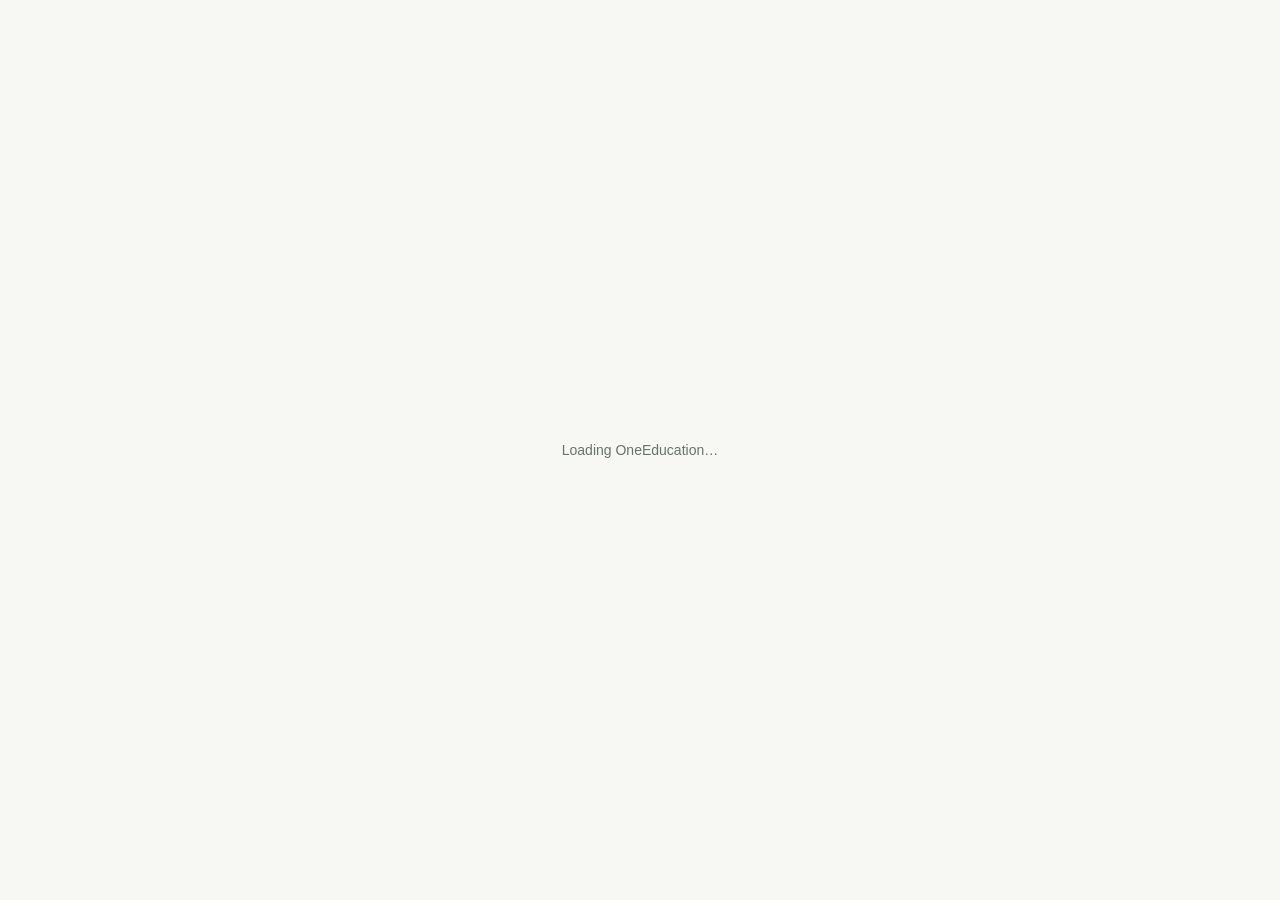
==== commit 86c7d8f4: "lo" ====
--- a/index.html
+++ b/index.html
@@ -1,2 +1,2 @@
-<!doctype html><html lang="en-GB"><head><meta charset="utf-8"><meta name="viewport" content="width=device-width,initial-scale=1"><meta name="theme-color" content="#204e36"><title>ONE EDUCATE · School MIS</title><link rel="icon" href="favicon.svg"><link rel="stylesheet" href="styles.css"><link rel="stylesheet" href="hub.css"><link rel="stylesheet" href="platform.css"><link rel="stylesheet" href="manage.css"><link rel="stylesheet" href="integrated.css"><link rel="stylesheet" href="redesign.css"><link rel="stylesheet" href="redesign.css"><link rel="stylesheet" href="educate.css"></head><body data-entry="app.mjs"><a class="skip" href="#main">Skip to content</a><div id="app"><div class="boot">Loading OneEducation…</div></div><div id="toast" role="status" aria-live="polite"></div><dialog id="modal"></dialog><script src="config.js"></script><script type="module" src="boot.mjs"></script><script type="module" src="alerts.mjs"></script></body></html>
+<!doctype html><html lang="en-GB"><head><meta charset="utf-8"><meta name="viewport" content="width=device-width,initial-scale=1"><meta name="theme-color" content="#204e36"><title>ONE EDUCATE · School MIS</title><link rel="icon" href="favicon.svg"><link rel="stylesheet" href="styles.css?v=27.1"><link rel="stylesheet" href="hub.css?v=27.1"><link rel="stylesheet" href="platform.css?v=27.1"><link rel="stylesheet" href="manage.css?v=27.1"><link rel="stylesheet" href="integrated.css?v=27.1"><link rel="stylesheet" href="redesign.css?v=27.1"><link rel="stylesheet" href="educate.css?v=27.1"><link rel="stylesheet" href="october.css?v=27.1"></head><body data-entry="app.mjs"><a class="skip" href="#main">Skip to content</a><div id="app"><div class="boot">Loading OneEducation…</div></div><div id="toast" role="status" aria-live="polite"></div><dialog id="modal"></dialog><script src="config.js"></script><script type="module" src="boot.mjs?v=27.1"></script><script type="module" src="alerts.mjs?v=27.1"></script></body></html>
 
--- a/october.css
+++ b/october.css
@@ -0,0 +1,57 @@
+/* October: local image icons, accessible event colours, mature student workspace. */
+.oe-icon{object-fit:contain;vertical-align:middle;flex-shrink:0}
+.rail .oe-icon,.student-rail .oe-icon{filter:brightness(0) invert(1)}
+.life-tabs{display:flex;gap:8px;flex-wrap:wrap;margin:16px 0}
+.life-tabs button{border:1px solid #cbd8cf;background:white;border-radius:8px;padding:10px 16px;color:#285f3c;cursor:pointer}
+.life-tabs button.active{background:#285f3c;color:white}
+.life-grid{display:grid;grid-template-columns:minmax(300px,420px) minmax(0,1fr);gap:20px}
+.life-form{display:grid;gap:14px;align-content:start}
+.life-form label{display:grid;gap:6px;font-size:13px;font-weight:600}
+.life-form input,.life-form select,.life-form textarea,.life-filter input,.life-filter select{width:100%;padding:10px;border:1px solid #c9d6ce;border-radius:6px;background:#fff;font:inherit;min-width:0}
+.life-form textarea{min-height:90px}.life-form small{color:#65756b;font-weight:400}
+.life-form button,.life-record button{cursor:pointer}.life-form .check{display:flex;align-items:center}.life-form .check input{width:auto}
+.life-record{border-bottom:1px solid #e1e7df;padding:15px 0}.life-record h3{margin:0 0 6px}.life-record p{margin:6px 0;font-size:13px}
+.life-error{color:#a12e30;white-space:pre-line}.life-filter{display:flex;gap:12px;flex-wrap:wrap;margin:12px 0}.life-filter label{flex:1;min-width:140px}
+.life-pupils{max-height:350px;overflow:auto;border:1px solid #dfe7db;border-radius:8px;padding:8px}.life-pupils label{display:flex;gap:10px;padding:9px}.life-pupils input{width:auto}
+.admin-launch{display:grid;grid-template-columns:repeat(auto-fit,minmax(210px,1fr));gap:14px;margin-bottom:22px}
+.admin-launch a{display:flex;gap:14px;align-items:center;background:#fff;border:1px solid #dfe7db;border-radius:10px;padding:20px;color:#20332a;text-decoration:none}
+.admin-launch img{width:28px;height:28px}.admin-launch small{display:block;color:#65756b;margin-top:4px}
+.calendar-scroll{overflow:auto;border:1px solid #dfe5dd;border-radius:10px;background:white}
+.school-calendar{min-width:750px}.cal-heading{display:grid;grid-template-columns:62px repeat(5,minmax(0,1fr));height:48px;background:#f7f9f5;align-items:center;text-align:center;border-bottom:1px solid #dfe5dd;font-size:13px}
+.cal-heading small{color:#68776b;margin-left:5px}.cal-body{display:grid;grid-template-columns:62px repeat(5,minmax(0,1fr));position:relative;margin-bottom:20px}
+.cal-times,.cal-day{position:relative;min-width:0}.cal-times span{position:absolute;left:8px;font-size:11px;color:#65756b;transform:translateY(-50%)}
+.cal-day{border-left:1px solid #e6ece3}.cal-line{position:absolute;left:0;right:0;border-top:1px solid #edf0ea}
+.cal-event{position:absolute;border:1px solid transparent;border-radius:5px;display:flex;flex-direction:column;text-align:left;padding:3px 6px;overflow:hidden;cursor:pointer;font:inherit;min-width:0}
+.cal-event time{font-size:10px;font-weight:600;white-space:nowrap}.cal-event strong{font-size:12px;line-height:1.25;margin:3px 0}.cal-event small{font-size:10px}
+.cal-event:focus-visible{outline:3px solid #152e24;z-index:5}.tone-lesson{background:#e1efd9;border-color:#95b989;color:#284b26}.tone-out{background:#fff1b9;border-color:#d9bd55;color:#655017}.tone-booster{background:#dceafb;border-color:#91b5de;color:#244a78}.tone-exam{background:#ece2f7;border-color:#bb9bd8;color:#5b377b}.tone-bus{background:#d5eeeb;border-color:#84bcb5;color:#205b55}.tone-duty{background:#f6e4d7;border-color:#d9b390;color:#744b2d}.tone-break{background:#f4f5f2;border-color:#e4e8df;color:#68776b}
+.calendar-legend{display:flex;flex-wrap:wrap;gap:15px;margin:14px 0;font-size:11px;color:#59695e}.calendar-legend span{display:flex;align-items:center;gap:5px}.calendar-legend i{width:11px;height:11px;border-radius:3px;border:1px solid #bccbbb}
+.life-dialog{border:1px solid #dfe7db;border-radius:14px;max-width:min(480px,90vw);padding:28px;color:#20332a}.life-dialog::backdrop{background:#17302388}.life-dialog .close{float:right;border:0;background:none;font-size:26px;cursor:pointer}
+.student-redesign{background:#f6f7f2}.student-main{padding:28px 30px;min-width:0}.student-rail{background:#204e36;color:#fff}
+.student-rail nav button{display:flex;align-items:center;gap:12px}.student-rail nav button .oe-icon{width:18px;height:18px}
+.student-rail .student-id{padding:20px}.student-rail .student-id h2{font-size:17px}.student-rail .student-id p{font-size:12px}
+.student-rail .student-id .profile-initials{width:42px;height:42px;font-size:17px}
+.student-topcards{display:grid;grid-template-columns:1fr 1fr 1fr;gap:16px;margin:20px 0}.student-topcards article{border-radius:12px;background:white;border:1px solid #dde5d9;padding:20px;min-width:0}
+.student-topcards article:first-child{background:#e8f0e2}.student-topcards h2{font-size:18px;margin:8px 0}.student-topcards small{color:#65756b}
+.student-overview{display:grid;grid-template-columns:minmax(0,1fr) 270px;gap:20px}.student-overview .card{min-width:0;padding:18px}.student-overview h2{font-size:17px}
+.student-overview .school-calendar{min-width:620px}.student-overview aside{display:grid;gap:18px;align-content:start}
+.student-hello{display:flex;justify-content:space-between;align-items:center;gap:15px}.student-hello h1{font-size:30px;margin:8px 0}.student-hello p{color:#65756b}
+.student-notice{border:1px solid #d9e2cf;background:#eef3e6;border-radius:9px;padding:13px 16px;margin:18px 0;font-size:13px}
+.bus-art{background:#e7eeDF;border-radius:8px;height:110px;display:flex;align-items:center;justify-content:center;margin:14px 0}.bus-art img{width:82px;height:82px}
+.bus-list{display:grid;grid-template-columns:repeat(auto-fit,minmax(250px,1fr));gap:18px}.bus-list .card{padding:22px}.bus-list h2{font-size:18px}.bus-list .tag{display:inline-block}
+.student-mobile-menu{display:none}.csv-preview{max-height:330px;overflow:auto}.csv-preview table{width:100%;font-size:12px}.csv-preview th,.csv-preview td{padding:8px;border-bottom:1px solid #e5e9df;text-align:left}
+.student-rail .onehome-link{color:white;margin:16px 22px;display:flex;align-items:center;gap:10px;text-decoration:none}
+@media(max-width:1150px){.student-overview{grid-template-columns:minmax(0,1fr)}.student-overview aside{grid-template-columns:repeat(3,minmax(0,1fr))}.life-grid{grid-template-columns:minmax(0,1fr)}}
+@media(max-width:760px){.student-main{padding:18px 12px}.student-topcards{grid-template-columns:1fr}.student-overview aside{grid-template-columns:1fr}.student-hello{align-items:flex-start;flex-direction:column}.student-redesign .suite-name,.student-redesign .portal-label{display:none}.student-redesign .suite-header{gap:10px;padding:10px}.student-redesign .suite-brand{margin-right:auto}.student-redesign .brand-words strong{font-size:15px}.student-redesign .brand-words small{display:none}.student-mobile-menu{display:block}.student-redesign .student-rail{display:none}.student-redesign.nav-open .student-rail{display:block;position:fixed;z-index:40;top:76px;bottom:0;overflow:auto;width:230px}.student-redesign .student-main{margin-left:0}.student-footer{margin-left:0!important}.student-hello h1{font-size:26px}.calendar-scroll{max-width:100%}}
+@media print{.rail,.student-rail,.suite-header,.savebar,.life-tabs{display:none!important}.student-main,.workspace{margin:0!important}.calendar-scroll{overflow:visible}.school-calendar{min-width:0}.cal-event{print-color-adjust:exact;-webkit-print-color-adjust:exact}}
+
+/* Timetable & cover update: scrollable calendar with readable event lanes. */
+.calendar-widget{min-width:0;max-width:100%}.calendar-scroll{max-height:70vh;min-height:300px;overflow:auto;overscroll-behavior:contain;scrollbar-gutter:stable;position:relative}
+.school-calendar{min-width:100%}.cal-heading,.cal-body{grid-template-columns:var(--cal-columns)!important}.cal-heading{position:sticky;top:0;z-index:12;height:54px;background:#eef5ed}.cal-heading>span{position:sticky;left:0;background:#eef5ed;height:100%;display:grid;place-items:center;z-index:14}
+.cal-times{position:sticky;left:0;z-index:10;background:#fff}.cal-times span{padding-top:8px;transform:none}.cal-body{margin-top:10px;margin-bottom:30px}.cal-event{padding:7px 9px!important;box-sizing:border-box;gap:2px;justify-content:flex-start;min-height:0!important;border-width:1px!important;white-space:normal!important;box-shadow:none!important;margin:0!important}
+.cal-event time{font-size:11px;line-height:14px;flex-shrink:0}.cal-event strong{font-size:13px;line-height:16px;margin:0;display:-webkit-box;-webkit-line-clamp:2;-webkit-box-orient:vertical;overflow:hidden;flex-shrink:0}.cal-event small{font-size:11px;line-height:14px;overflow:hidden;text-overflow:ellipsis;white-space:nowrap;flex-shrink:0}
+.cal-tools{display:flex;flex-wrap:wrap;align-items:center;gap:8px;margin-bottom:10px}.cal-tools label{display:flex;align-items:center;gap:8px;margin:0}.cal-tools button,.cal-tools select{padding:9px 12px!important;font:inherit;border:1px solid #b9cdbf;border-radius:6px;background:white;color:#204e36;cursor:pointer;min-height:38px}.cal-tools [aria-pressed=true]{background:#204e36;color:white}
+.cal-scroll-hint{font-size:12px;color:#52685a;margin:8px 0 14px}.cal-agenda{overflow:auto}.cal-agenda table{border-collapse:collapse;width:100%;margin:12px 0 24px}.cal-agenda td,.cal-agenda th{padding:12px;border-bottom:1px solid #d9e4d8;text-align:left;vertical-align:top}.cal-agenda th{background:#eef5ed}.cal-agenda td:first-child{white-space:nowrap}
+.tt-tools{margin-top:28px}.tt-tool-grid{display:grid;grid-template-columns:repeat(auto-fit,minmax(280px,1fr));gap:18px}.tt-tools label{display:block;margin:10px 0}.tt-tools select,.tt-tools input:not([type=checkbox]){width:100%;padding:10px;border:1px solid #c6d6ca;border-radius:6px;background:#fff}.tt-tools input[type=checkbox]{width:auto}.tt-lock-row{padding:8px;background:#f2f7f1}.tt-tools article{min-width:0}#tt-lock-list{max-height:300px;overflow:auto}#clashes,#generated,#tt-tool-status{white-space:pre-wrap;overflow-wrap:anywhere}#generated table{white-space:normal}
+@media(max-width:760px){.tt-tool-grid{grid-template-columns:1fr}.calendar-scroll{max-height:65vh}.cal-tools{gap:6px}.cal-tools button{font-size:12px}.calendar-widget .cal-tools label{width:100%}}
+@media print{.cal-tools,.cal-scroll-hint{display:none!important}.calendar-scroll{max-height:none!important;overflow:visible!important}.cal-heading,.cal-times{position:static!important}.tt-tools{display:none!important}}
+
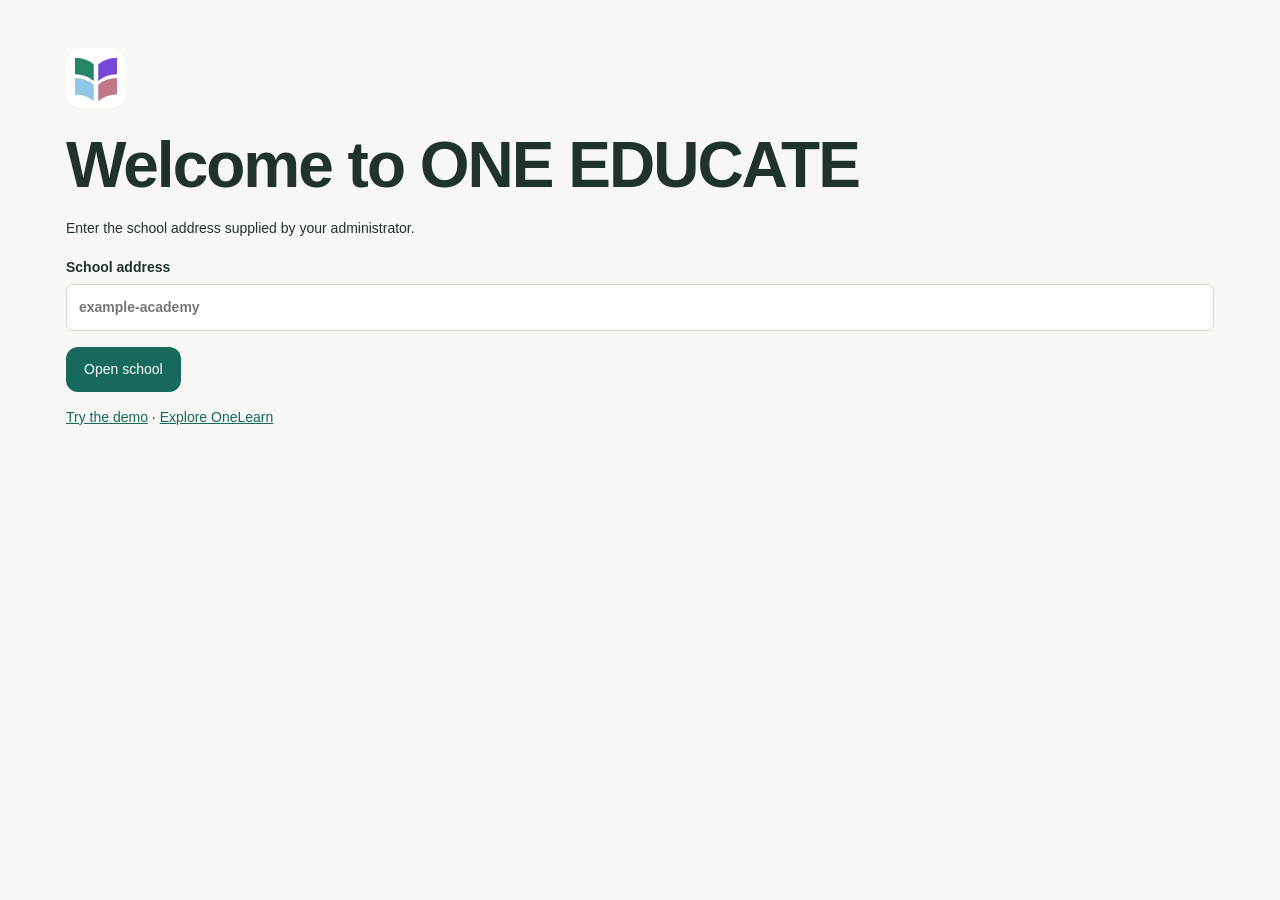
==== commit 18f80828: "nnnn" ====
--- a/index.html
+++ b/index.html
@@ -1,2 +1,2 @@
-<!doctype html><html lang="en-GB"><head><meta charset="utf-8"><meta name="viewport" content="width=device-width,initial-scale=1"><meta name="theme-color" content="#204e36"><title>ONE EDUCATE · School MIS</title><link rel="icon" href="favicon.svg"><link rel="stylesheet" href="styles.css?v=27.1"><link rel="stylesheet" href="hub.css?v=27.1"><link rel="stylesheet" href="platform.css?v=27.1"><link rel="stylesheet" href="manage.css?v=27.1"><link rel="stylesheet" href="integrated.css?v=27.1"><link rel="stylesheet" href="redesign.css?v=27.1"><link rel="stylesheet" href="educate.css?v=27.1"><link rel="stylesheet" href="october.css?v=27.1"></head><body data-entry="app.mjs"><a class="skip" href="#main">Skip to content</a><div id="app"><div class="boot">Loading OneEducation…</div></div><div id="toast" role="status" aria-live="polite"></div><dialog id="modal"></dialog><script src="config.js"></script><script type="module" src="boot.mjs?v=27.1"></script><script type="module" src="alerts.mjs?v=27.1"></script></body></html>
+<!doctype html><html lang="en-GB"><head><meta charset="utf-8"><meta name="viewport" content="width=device-width,initial-scale=1"><meta name="theme-color" content="#204e36"><title>ONE EDUCATE · School MIS</title><link rel="icon" href="favicon.svg"><link rel="stylesheet" href="styles.css?v=27.2"><link rel="stylesheet" href="hub.css?v=27.2"><link rel="stylesheet" href="platform.css?v=27.2"><link rel="stylesheet" href="manage.css?v=27.2"><link rel="stylesheet" href="integrated.css?v=27.2"><link rel="stylesheet" href="redesign.css?v=27.2"><link rel="stylesheet" href="educate.css?v=27.2"><link rel="stylesheet" href="october.css?v=27.2"></head><body data-entry="app.mjs"><a class="skip" href="#main">Skip to content</a><div id="app"><div class="boot">Loading OneEducation…</div></div><div id="toast" role="status" aria-live="polite"></div><dialog id="modal"></dialog><script src="config.js"></script><script type="module" src="boot.mjs?v=27.2"></script><script type="module" src="alerts.mjs?v=27.2"></script></body></html>
 
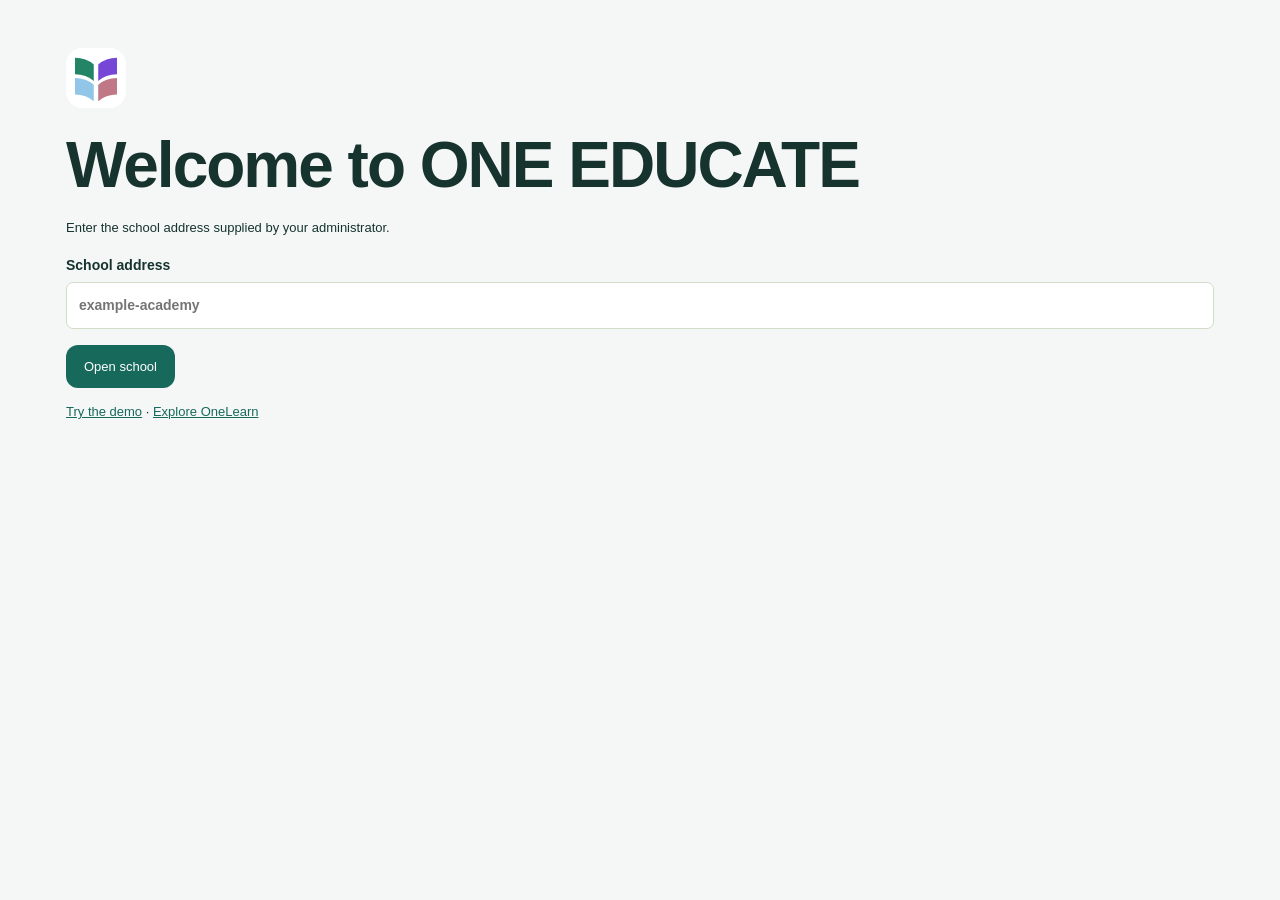
==== commit 2c667260: "jSJSS" ====
--- a/index.html
+++ b/index.html
@@ -1,2 +1,2 @@
-<!doctype html><html lang="en-GB"><head><meta charset="utf-8"><meta name="viewport" content="width=device-width,initial-scale=1"><meta name="theme-color" content="#204e36"><title>ONE EDUCATE · School MIS</title><link rel="icon" href="favicon.svg"><link rel="stylesheet" href="styles.css?v=27.2"><link rel="stylesheet" href="hub.css?v=27.2"><link rel="stylesheet" href="platform.css?v=27.2"><link rel="stylesheet" href="manage.css?v=27.2"><link rel="stylesheet" href="integrated.css?v=27.2"><link rel="stylesheet" href="redesign.css?v=27.2"><link rel="stylesheet" href="educate.css?v=27.2"><link rel="stylesheet" href="october.css?v=27.2"></head><body data-entry="app.mjs"><a class="skip" href="#main">Skip to content</a><div id="app"><div class="boot">Loading OneEducation…</div></div><div id="toast" role="status" aria-live="polite"></div><dialog id="modal"></dialog><script src="config.js"></script><script type="module" src="boot.mjs?v=27.2"></script><script type="module" src="alerts.mjs?v=27.2"></script></body></html>
+<!doctype html><html lang="en-GB"><head><meta charset="utf-8"><meta name="viewport" content="width=device-width,initial-scale=1"><meta name="theme-color" content="#204e36"><title>ONE EDUCATE · School MIS</title><link rel="icon" href="favicon.svg"><link rel="stylesheet" href="styles.css?v=29.0"><link rel="stylesheet" href="hub.css?v=29.0"><link rel="stylesheet" href="platform.css?v=29.0"><link rel="stylesheet" href="manage.css?v=29.0"><link rel="stylesheet" href="integrated.css?v=29.0"><link rel="stylesheet" href="redesign.css?v=29.0"><link rel="stylesheet" href="educate.css?v=29.0"><link rel="stylesheet" href="october.css?v=29.0"><link rel="stylesheet" href="compact-ui.css?v=29.0"></head><body data-entry="app.mjs"><a class="skip" href="#main">Skip to content</a><div id="app"><div class="boot">Loading OneEducation…</div></div><div id="toast" role="status" aria-live="polite"></div><dialog id="modal"></dialog><script src="config.js"></script><script type="module" src="boot.mjs?v=29.0"></script><script type="module" src="alerts.mjs?v=29.0"></script></body></html>
 
--- a/october.css
+++ b/october.css
@@ -55,3 +55,5 @@
 @media(max-width:760px){.tt-tool-grid{grid-template-columns:1fr}.calendar-scroll{max-height:65vh}.cal-tools{gap:6px}.cal-tools button{font-size:12px}.calendar-widget .cal-tools label{width:100%}}
 @media print{.cal-tools,.cal-scroll-hint{display:none!important}.calendar-scroll{max-height:none!important;overflow:visible!important}.cal-heading,.cal-times{position:static!important}.tt-tools{display:none!important}}
 
+
+.student-summary-grid{display:grid;grid-template-columns:repeat(4,minmax(0,1fr));gap:14px;margin:16px 0}.student-summary-grid h2{font-size:2rem;margin:10px 0}.student-summary-grid p{font-size:.85rem}@media(max-width:900px){.student-summary-grid{grid-template-columns:repeat(2,minmax(0,1fr))}}@media(max-width:420px){.student-summary-grid{grid-template-columns:1fr}}
--- a/compact-ui.css
+++ b/compact-ui.css
@@ -0,0 +1,32 @@
+/* ONE EDUCATE compact workspace — presentation only. */
+:root{--ink:#16332e;--muted:#687871;--green:#167049;--green2:#205b43;--bg:#f5f7f7;--line:#dce3e4}
+body{background:#f5f7f7!important;color:#213833;font-size:13px}
+body .suite-header{height:72px!important;background:#fff!important;border-bottom:1px solid #dde5e4;color:#183c30;padding:0 18px;gap:18px}
+body .suite-brand{width:225px;color:#173e2e}.brand-words strong{color:#df7900!important}.brand-words small{color:#5d6964!important}.suite-brand .educate-mark{width:44px;height:44px}
+body .suite-header .global-search{background:#f8faf9;border:1px solid #dbe3de;color:#365c4b;max-width:350px;width:25vw}body .suite-header .global-search input{color:#263c33;background:transparent}body .suite-header .global-search input::placeholder{color:#758279}body .suite-header .suite-name{color:#244d3a}body .suite-header>button{color:#205b43;background:white;border-color:#d8e2db}body .suite-user{color:#244c3b}body .suite-user small{color:#6a7871}.user-badge{background:#e2efe5;color:#155338}
+body[data-entry] .educate .rail,body .student-rail{position:fixed;top:72px;left:0;bottom:0;width:84px;height:calc(100dvh - 72px);background:#fff;color:#244b3b;border-right:1px solid #dde5e3;border-left:5px solid #205b43;padding:8px 4px;overflow-y:auto;z-index:25}
+body .educate .rail-intro,body .educate .rail-status,body .student-rail .student-id,body .student-rail .rail-help{display:none}
+body .educate .rail nav,body .student-rail nav{padding:0;background:transparent;display:block}
+body .educate .rail nav a,body .student-rail nav button{display:flex;flex-direction:column;justify-content:center;align-items:center;gap:4px;width:100%;padding:9px 2px;margin:3px 0;min-height:67px;color:#345344;background:transparent;border:0;border-radius:9px;font-size:10px;line-height:1.3;text-align:center;white-space:normal}
+body .educate .rail nav a>.oe-icon,body .student-rail nav button .oe-icon{width:29px;height:29px;filter:none}
+body .educate .rail nav a.active,body .student-rail nav button.active{background:#e9f2eb;color:#174e32;box-shadow:inset 3px 0 #dc850d}
+body .educate .rail nav a:hover,body .student-rail nav button:hover{background:#f0f5f0;color:#174e32}
+body .educate .nav-favourites{border-bottom:1px solid #e0e7e1;padding-bottom:6px;margin-bottom:6px}
+body .educate .nav-group summary{color:#456052;font-size:10px;text-align:center;display:block;padding:10px 1px;line-height:1.4;cursor:pointer}body .educate .nav-group summary>.oe-icon{display:none}
+body .educate .rail:has(.nav-group[open]){width:220px;box-shadow:6px 0 20px #173a2218}body .educate .rail:has(.nav-group[open]) .nav-favourites{display:grid;grid-template-columns:repeat(3,1fr)}body .educate .nav-group[open] a{flex-direction:row;justify-content:flex-start;text-align:left;padding:8px;min-height:40px;font-size:12px}
+body .educate .workspace{margin-left:84px;padding:72px 0 0;max-width:none;min-width:0}body .educate main#main{padding:14px 18px 72px;max-width:none;min-width:0}body .workspace-location{padding:10px 18px 0;font-size:10px}body .educate .savebar{left:84px;background:#fff;border-top:1px solid #dfe6e1;padding:8px 18px}
+body .student-redesign{padding:72px 0 0 84px;background:#f5f7f7;min-height:100vh;display:block}body .student-redesign main#main{margin:0;padding:16px 18px;max-width:none;min-width:0}body .student-footer{margin:0;padding:18px;text-align:center}.student-rail .onehome-link{display:flex;flex-direction:column;align-items:center;font-size:9px;color:#24563e;padding:12px 0;text-align:center}.student-rail .onehome-link img{width:26px}.portal-label{display:none}
+.ui-desk{display:grid;grid-template-columns:280px minmax(0,1fr);gap:14px;align-items:start}.ui-context,.ui-primary{min-width:0}.ui-panel,.ui-mini,.ui-profile{border:1px solid #dde4e5;background:#fff;border-radius:5px;overflow:hidden;margin-bottom:13px}.ui-panel>header{display:flex;align-items:center;justify-content:space-between;gap:8px;background:#edf0f1;padding:10px 12px;border-bottom:1px solid #dde4e4}.ui-panel h2{font-size:14px;margin:0;color:#203f34}.ui-panel header small{font-size:11px;color:#52695c}.ui-panel header button,.ui-panel header a{font-size:11px;padding:2px 0;background:transparent!important;border:0;color:#256445!important;text-decoration:none}.ui-panel .ui-pad,.ui-pad{padding:12px}
+.ui-profile{display:flex;gap:12px;align-items:center;padding:15px 12px}.ui-profile h1{font-size:16px;margin:0 0 5px;line-height:1.3}.ui-profile p{margin:4px 0}.ui-profile small{color:#6b7b70}.ui-profile .profile-initials{width:46px;height:46px;background:#1e5a3f;color:#fff;font-size:17px;flex-shrink:0}.ui-profile .user-badge{width:42px;height:42px;flex-shrink:0}
+.ui-lesson-pair{display:grid;grid-template-columns:1fr 1fr;gap:10px}.ui-mini{padding:12px;font-size:12px}.ui-mini h3{font-size:12px;margin:0 0 12px}.ui-mini p{margin:4px 0;color:#62746a}.ui-day{padding:7px}.ui-day-row{display:grid!important;grid-template-columns:69px minmax(0,1fr) 36px;align-items:center;gap:7px;width:100%;border:0;padding:0!important;margin-bottom:5px;border-radius:4px;overflow:hidden;background:#e5f0e4!important;color:#183e2b!important;text-align:left;text-decoration:none;font-size:11px;min-height:44px}.ui-day-row time{display:grid;align-content:center;background:#347b4b;color:#fff;height:100%;padding:5px 7px;font-size:10px;line-height:1.4}.ui-day-row strong{font-size:11px;overflow-wrap:anywhere}.ui-day-row small{font-size:10px;overflow-wrap:anywhere}.ui-day-row.support{background:#fff0dc!important}.ui-day-row.support time{background:#b3751d}.ui-day-row.exam{background:#f0e9fa!important}.ui-day-row.exam time{background:#8060ab}
+.ui-page-title{font-size:20px!important;margin:0 0 12px;padding:10px 12px;background:#edf0f1;border:1px solid #dde5e5;border-radius:5px;display:flex;align-items:center;justify-content:space-between;gap:10px}.ui-page-title small{font-size:11px;font-weight:400;color:#64756c}.ui-list>button,.ui-list>div{display:flex;align-items:center;gap:12px;padding:9px 12px;border:0;border-bottom:1px solid #e3e8e8;border-radius:0;background:white!important;color:#2c4136!important;text-align:left;width:100%;font-size:12px}.ui-list>button:last-child,.ui-list>div:last-child{border-bottom:0}.ui-list>button:hover{background:#f2f7f3!important}.ui-list strong{font-size:12px}.ui-list span{flex:1;min-width:0}.ui-list small{display:block;color:#738077;font-size:10px;margin-top:4px}.ui-list>button>.oe-icon:last-child{width:14px;height:14px;margin-left:auto}.ui-list>div{flex-wrap:wrap}.ui-list>div>a{margin-left:auto;font-size:11px;color:#1f6b43}.ui-list>div>small{width:100%}.ui-empty{padding:12px;margin:0;color:#6b7b70;font-size:12px}.ui-bottom{display:grid;grid-template-columns:1fr 1fr;gap:13px}.ui-office-links>a{display:flex;justify-content:space-between;padding:10px 12px;border-bottom:1px solid #e3e8e3;font-size:12px;color:#2c543d;text-decoration:none}.ui-office-links>a:hover{background:#f1f7f2}.ui-office-links .oe-icon{width:14px}
+.ui-stat-strip,.student-summary-grid{display:grid!important;grid-template-columns:repeat(4,minmax(0,1fr));border:1px solid #dde5e4;border-radius:5px;background:white;margin:0 0 14px!important;padding:12px 0;gap:0!important}.ui-stat-strip .dash-stat,.student-summary-grid article{display:flex;align-items:center;gap:9px;border:0!important;border-right:1px solid #e1e7e4!important;border-radius:0;padding:6px 12px!important;margin:0;min-height:65px;box-shadow:none;background:transparent!important}.student-summary-grid article{display:block}.ui-stat-strip .dash-stat:last-child,.student-summary-grid article:last-child{border-right:0!important}.ui-stat-strip .dash-stat strong,.student-summary-grid h2{font-size:25px!important;color:#236b43!important;margin:5px 0!important}.ui-stat-strip .dash-stat:nth-child(3) strong,.student-summary-grid article:nth-child(1) h2{color:#cc7b0b!important}.ui-stat-strip .dash-stat small{font-size:9px}.ui-stat-strip .dash-stat .stat-symbol{width:30px;height:30px;padding:0;background:transparent}.ui-stat-strip .dash-stat .stat-symbol img{width:30px;height:30px}.student-summary-grid p{font-size:9px;margin:0}.ui-primary>section[aria-label]>h2{font-size:13px;margin:6px 0}.ui-primary>section[aria-label]>.muted{font-size:10px;margin:-4px 0 12px}
+body .card,body .platform-card,body .stat,body .hub-item{border-radius:5px;box-shadow:none;border-color:#dce4e1}.ui-primary>.card,.ui-bottom>.card{padding:0;margin-bottom:13px;overflow:hidden}.ui-primary>.card .dash-card-head,.ui-bottom>.card .dash-card-head{background:#edf0f1;padding:10px 12px;border-bottom:1px solid #dce5df}.ui-primary>.card .dash-card-head h2,.ui-bottom>.card .dash-card-head h2{font-size:14px}.ui-primary>.card .dash-card-head>a{font-size:11px;color:#286e45}.ui-primary>.card .year-bars{padding:12px}.ui-primary .chart-note{padding:0 12px 12px;font-size:10px}.ui-bottom .notice-row{padding:10px 12px}.ui-bottom .notice-row p{font-size:11px}.ui-bottom .notice-row strong{font-size:12px}.ui-bottom .notice-row small{font-size:10px}
+body table{border-collapse:collapse}body td{padding:9px 10px;font-size:12px;border-bottom:1px solid #e2e7e4}body th{padding:8px 10px;background:#f1f4f3;font-size:11px;color:#586c5c;text-transform:none;letter-spacing:0}body .btn,body button{border-radius:5px}body .btn.soft{background:#fff;border:1px solid #a9c2af;color:#225e3b}body .btn.primary{background:#286b45;color:#fff}body .btn:focus-visible,body button:focus-visible,body a:focus-visible,body summary:focus-visible{outline:3px solid #d4932b;outline-offset:2px}body .page-head h1,body #main-management h1{font-size:24px}.ui-primary .table-scroll{max-height:380px;overflow:auto}.ui-primary .table-scroll th{position:sticky;top:0}.ui-primary .btn{font-size:11px;padding:5px 10px}body .oe-icon{filter:none!important}
+@media(min-width:1001px){body .suite-header .mobile-menu,body .student-mobile-menu{display:none}}
+@media(max-width:1150px){.ui-desk{grid-template-columns:240px minmax(0,1fr)}.ui-bottom{grid-template-columns:1fr}.ui-stat-strip .dash-stat .stat-symbol{display:none}.suite-header .suite-user strong{max-width:150px;overflow:hidden;text-overflow:ellipsis}.ui-stat-strip .dash-stat{padding:6px!important}.ui-primary .ui-list>button span:nth-last-child(2){font-size:10px}}
+@media(max-width:1000px){body .educate .workspace{margin-left:0}body .student-redesign{padding-left:0}body .educate .savebar{left:0}body[data-entry] .educate .rail,body .student-rail{transform:translateX(-100%);width:210px}body .educate.nav-open .rail,body .student-redesign.nav-open .student-rail{transform:none}body .student-rail nav button{flex-direction:row;justify-content:flex-start;text-align:left;padding:9px;font-size:12px;min-height:42px}body .suite-header .mobile-menu,body .student-mobile-menu{display:inline-flex}.suite-header .suite-name{display:none}body .suite-brand{width:auto}.ui-desk{grid-template-columns:240px minmax(0,1fr)}}
+@media(max-width:760px){.ui-desk{grid-template-columns:1fr}.ui-context{display:grid;grid-template-columns:1fr 1fr;gap:10px}.ui-context>.ui-panel{grid-column:1/-1}.ui-context .ui-profile{margin:0 0 10px}.ui-context .ui-lesson-pair{margin-bottom:0}.ui-stat-strip,.student-summary-grid{grid-template-columns:repeat(2,minmax(0,1fr))!important}.ui-stat-strip .dash-stat:nth-child(2),.student-summary-grid article:nth-child(2){border-right:0!important}.ui-page-title{font-size:18px!important;flex-wrap:wrap}body .suite-header{padding:0 10px;gap:10px}body .suite-header .global-search{display:none}body .suite-header .header-admin,body .suite-user{display:none}body .suite-brand .brand-words strong{font-size:15px}.suite-brand .brand-words small{font-size:8px}.suite-brand .educate-mark{width:34px;height:34px}body .educate main#main,body .student-redesign main#main{padding:12px 10px 65px}.ui-list>button{flex-wrap:wrap}.ui-list>button>strong{flex-basis:60%}.ui-page-title small{font-size:10px}}
+@media(max-width:460px){.ui-context{display:block}.ui-stat-strip .dash-stat{padding:8px!important}.ui-list>button>span{font-size:11px}.ui-profile{margin-bottom:12px!important}}
+@media print{body .rail,body .student-rail,body .suite-header,body .savebar{display:none!important}body .educate .workspace,body .student-redesign{margin:0;padding:0}.ui-desk{display:block}.ui-context{display:none}.ui-primary .table-scroll{max-height:none}.ui-panel{break-inside:avoid}}
+@media(max-width:1000px){body[data-entry] .educate .rail{left:0;visibility:hidden}body[data-entry] .educate.nav-open .rail{visibility:visible;transform:none}body .suite-header .suite-brand .brand-words{display:flex}body .suite-header .suite-brand{margin-right:auto}}
